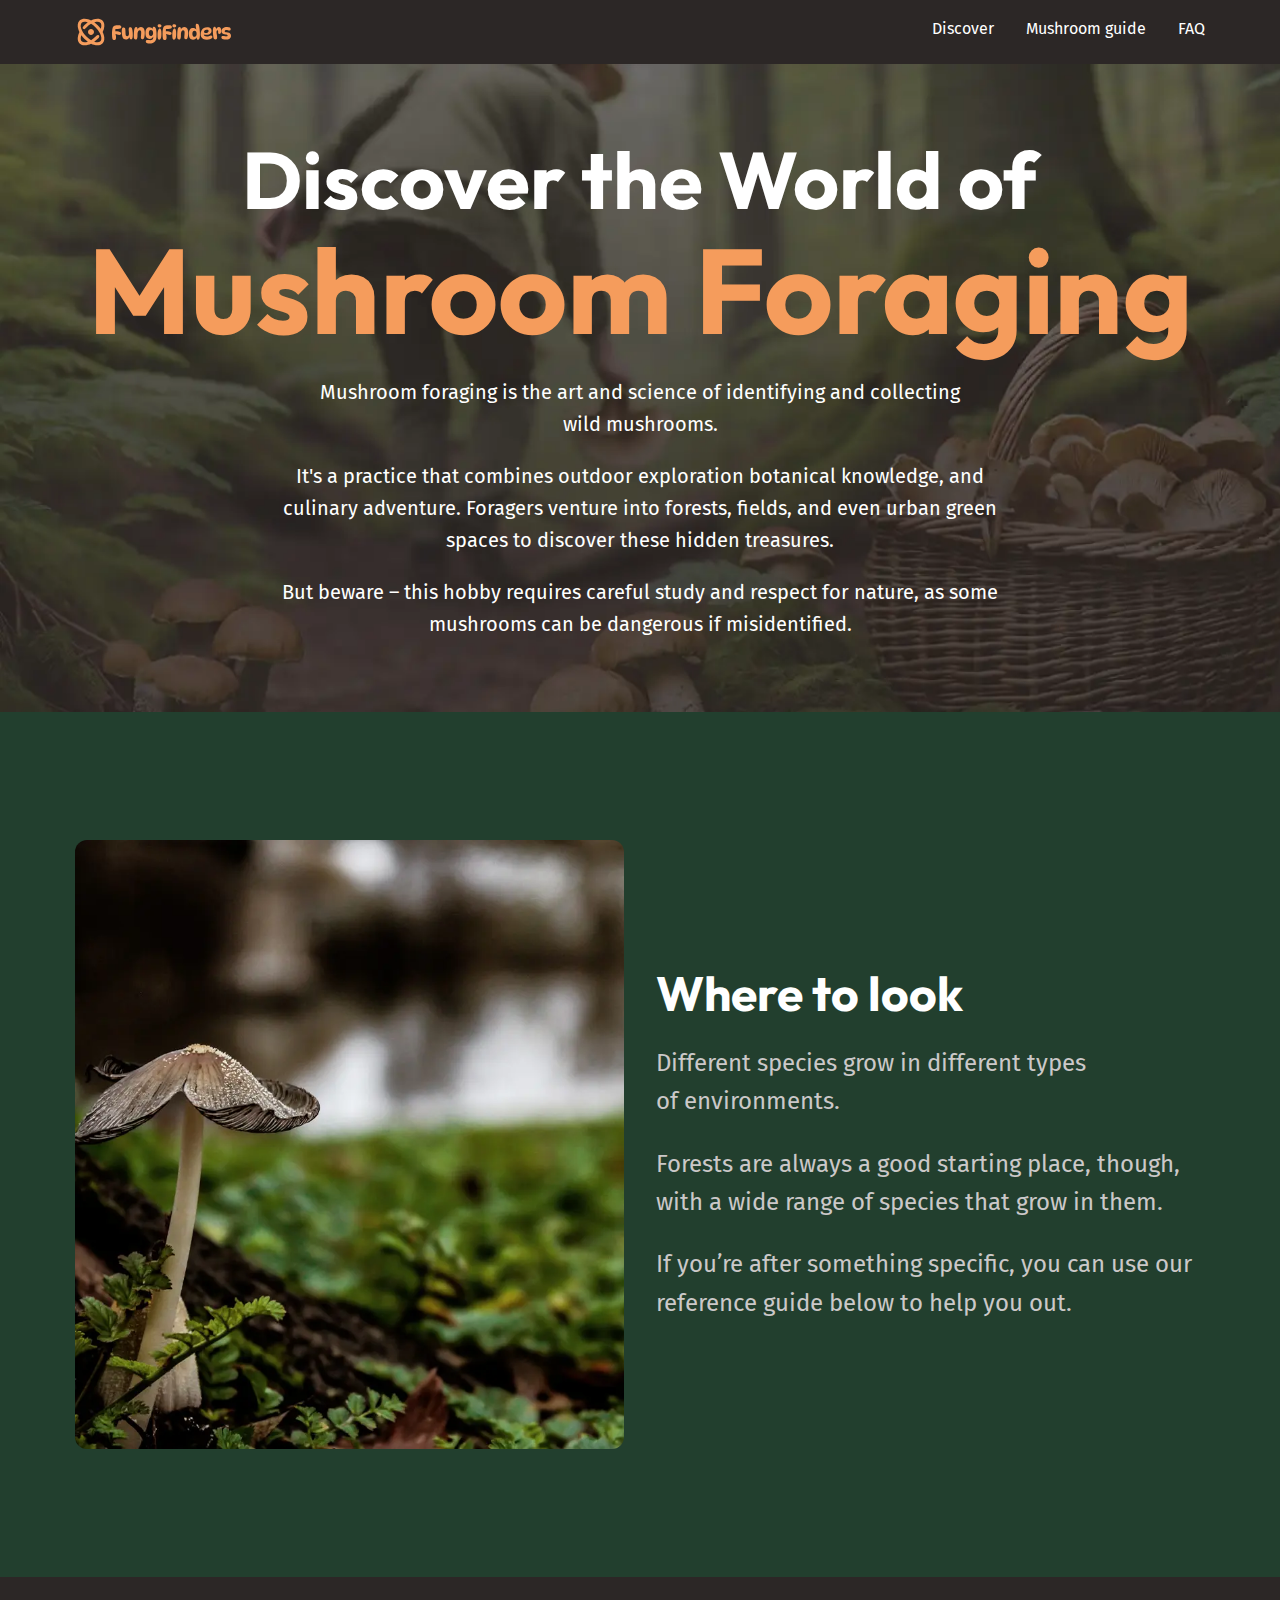
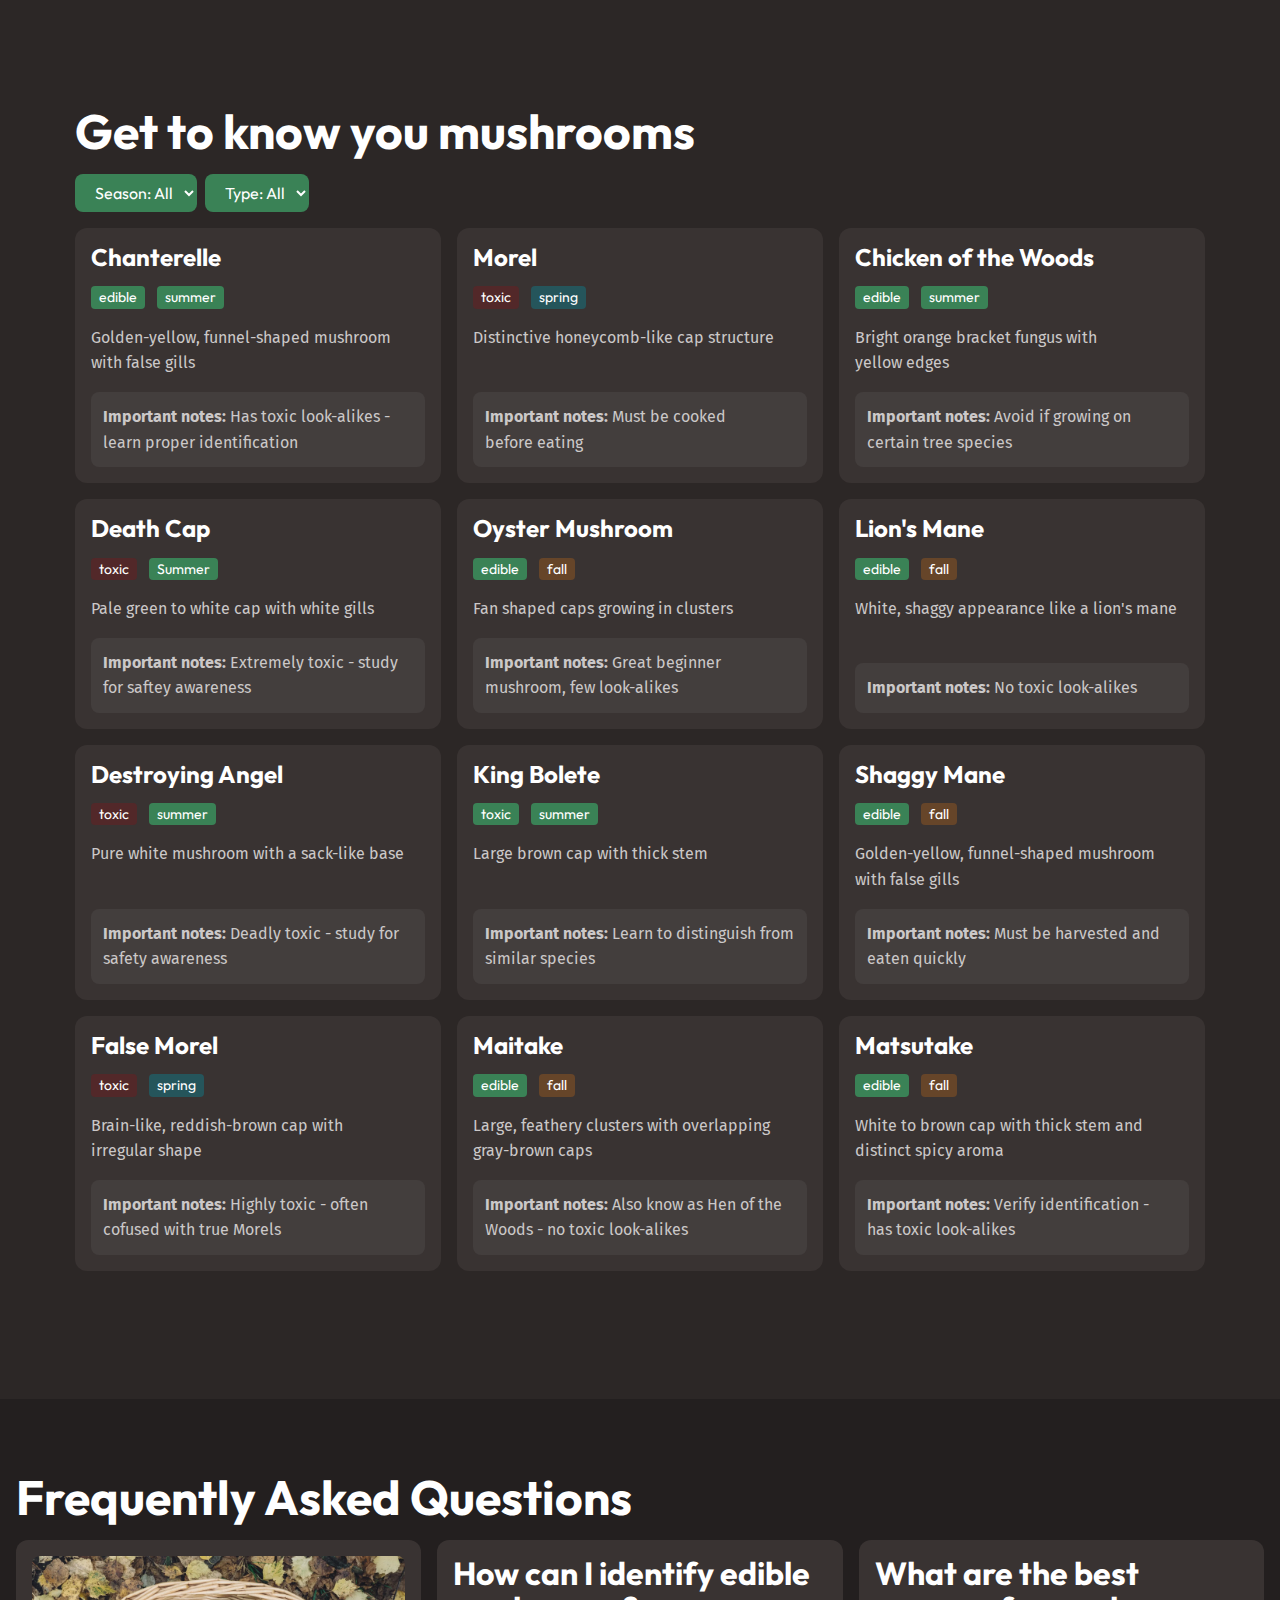
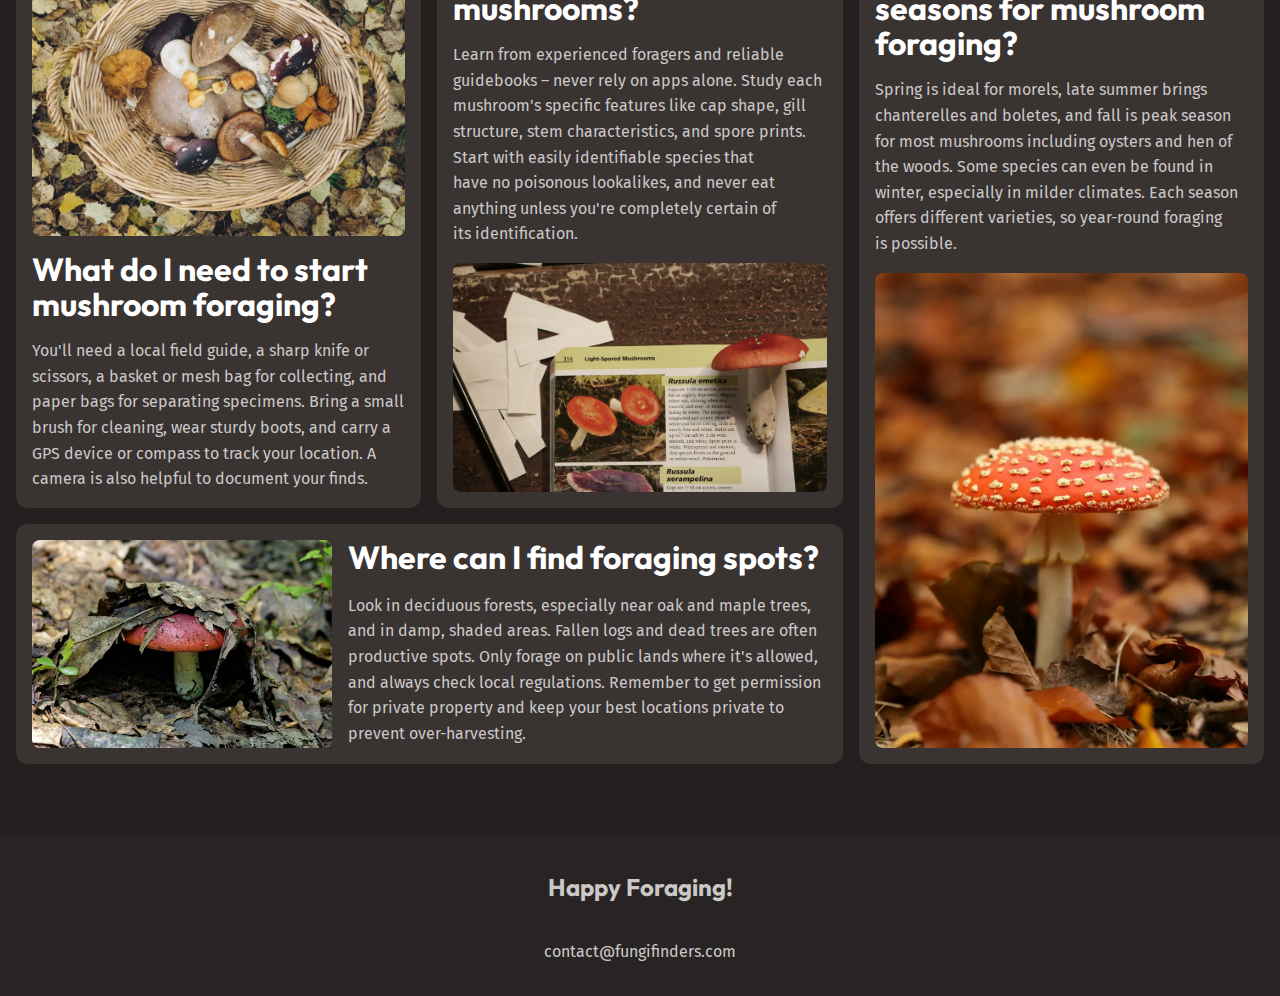
==== mushroom-guide.html @ 88295d72 "refactor card__title" ====
<!DOCTYPE html>
<html lang="en">
  <head>
    <meta charset="UTF-8" />
    <meta name="viewport" content="width=device-width, initial-scale=1.0" />
    <title>FungiFindersw</title>
    <link rel="stylesheet" href="styles.css" />
    <link rel="preconnect" href="https://fonts.googleapis.com" />
    <link rel="preconnect" href="https://fonts.gstatic.com" crossorigin />
    <link
      href="https://fonts.googleapis.com/css2?family=Fira+Sans:wght@400;700&family=Outfit:wght@100..900&display=swap"
      rel="stylesheet"
    />
  </head>
  <body>
    <header class="site-header">
      <div class="wrapper" data-type="wide">
        <div class="site-header__inner">
          <a href="/">
            <img
              class="logo"
              src="/assets/fungi-finders.svg"
              alt="company logo"
            />
          </a>

          <nav class="primary-navigation">
            <ul>
              <li><a href="#">Discover</a></li>
              <li><a href="#">Mushroom guide</a></li>
              <li><a href="#">FAQ</a></li>
            </ul>
          </nav>
        </div>
      </div>
    </header>
    <main>
      <section class="hero flow section" data-padding="compact">
        <div class="wrapper">
          <h1 class="hero__title">
            Discover the World of
            <span>Mushroom Foraging</span>
          </h1>
        </div>
        <div class="wrapper" data-width="narrow">
          <div class="flow">
            <p>
              Mushroom foraging is the art and science of identifying and
              collecting wild mushrooms.
            </p>
            <p>
              It's a practice that combines outdoor exploration botanical
              knowledge, and culinary adventure. Foragers venture into forests,
              fields, and even urban green spaces to discover these hidden
              treasures.
            </p>
            <p>
              But beware – this hobby requires careful study and respect for
              nature, as some mushrooms can be dangerous if misidentified.
            </p>
          </div>
        </div>
      </section>

      <section class="background-accent section">
        <div class="wrapper">
          <div
            class="equal-columns"
            data-vertical-alignment="centered"
            data-gap="large"
          >
            <div>
              <img
                src="/assets/where-to-look.webp"
                alt="A closeup of a mushroom growing on a lush forest floor"
              />
            </div>

            <div class="flow font-size-lg">
              <h2 class="section-title">Where to look</h2>
              <p>Different species grow in different types of environments.</p>
              <p>
                Forests are always a good starting place, though, with a wide
                range of species that grow in them.
              </p>
              <p>
                If you’re after something specific, you can use our reference
                guide below to help you out.
              </p>
            </div>
          </div>
        </div>
      </section>

      <section class="section mushroom-guide">
        <div class="wrapper flow">
          <h2 class="section-title">Get to know you mushrooms</h2>

          <div class="flex-group">
            <select name="season" id="season">
              <option value="all">Season: All</option>
              <option value="spring">Spring</option>
              <option value="summer">Summer</option>
              <option value="fall">Fall</option>
            </select>
            <select name="edible" id="edible">
              <option value="all">Type: All</option>
              <option value="edible">Edible</option>
              <option value="Toxic">Toxic</option>
            </select>
          </div>

          <div class="grid-auto-fill">
            <div class="card">
              <h3 class="card__title">Chanterelle</h3>
              <ul
                class="tag-list"
                role="list"
                aria-label="Mushroom characteristics"
              >
                <li data-edible="edible">
                  <span class="visually-hidden"> This mushroom is </span>edible
                </li>
                <li data-season="summer">
                  <span class="visually-hidden"
                    >You can harvest this mushroom in the </span
                  >summer
                </li>
              </ul>

              <p>Golden-yellow, funnel-shaped mushroom with false gills</p>
              <p class="card__note">
                <strong>Important notes:</strong> Has toxic look-alikes - learn
                proper identification
              </p>
            </div>
            <div class="card">
              <h3 class="card__title">Morel</h3>
              <ul
                class="tag-list"
                role="list"
                aria-label="Mushroom characteristics"
              >
                <li data-edible="toxic">
                  <span class="visually-hidden"> This mushroom is </span>toxic
                </li>
                <li data-season="spring">
                  <span class="visually-hidden"
                    >You can harvest this mushroom in the </span
                  >spring
                </li>
              </ul>
              <p>Distinctive honeycomb-like cap structure</p>
              <p class="card__note">
                <strong>Important notes:</strong> Must be cooked before eating
              </p>
            </div>

            <div class="card">
              <h3 class="card__title">Chicken of the Woods</h3>
              <ul
                class="tag-list"
                role="list"
                aria-label="Mushroom characteristics"
              >
                <li data-edible="edible">
                  <span class="visually-hidden"> This mushroom is </span>edible
                </li>
                <li data-season="summer">
                  <span class="visually-hidden"
                    >You can harvest this mushroom in the </span
                  >summer
                </li>
              </ul>
              <p>Bright orange bracket fungus with yellow edges</p>
              <p class="card__note">
                <strong>Important notes:</strong> Avoid if growing on certain
                tree species
              </p>
            </div>

            <div class="card">
              <h3 class="card__title">Death Cap</h3>
              <ul
                class="tag-list"
                role="list"
                aria-label="Mushroom characteristics"
              >
                <li data-edible="toxic">
                  <span class="visually-hidden"> This mushroom is </span>toxic
                </li>
                <li data-season="summer">
                  <span class="visually-hidden"
                    >You can harvest this mushroom in the </span
                  >Summer
                </li>
              </ul>
              <p>Pale green to white cap with white gills</p>
              <p class="card__note">
                <strong>Important notes:</strong> Extremely toxic - study for
                saftey awareness
              </p>
            </div>

            <div class="card">
              <h3 class="card__title">Oyster Mushroom</h3>
              <ul
                class="tag-list"
                role="list"
                aria-label="Mushroom characteristics"
              >
                <li data-edible="edible">
                  <span class="visually-hidden"> This mushroom is </span>edible
                </li>
                <li data-season="fall">
                  <span class="visually-hidden"
                    >You can harvest this mushroom in the </span
                  >fall
                </li>
              </ul>
              <p>Fan shaped caps growing in clusters</p>
              <p class="card__note">
                <strong>Important notes:</strong> Great beginner mushroom, few
                look-alikes
              </p>
            </div>

            <div class="card">
              <h3 class="card__title">Lion's Mane</h3>
              <ul
                class="tag-list"
                role="list"
                aria-label="Mushroom characteristics"
              >
                <li data-edible="edible">
                  <span class="visually-hidden"> This mushroom is </span>edible
                </li>
                <li data-season="fall">
                  <span class="visually-hidden"
                    >You can harvest this mushroom in the </span
                  >fall
                </li>
              </ul>
              <p>White, shaggy appearance like a lion's mane</p>
              <p class="card__note">
                <strong>Important notes:</strong> No toxic look-alikes
              </p>
            </div>

            <div class="card">
              <h3 class="card__title">Destroying Angel</h3>
              <ul
                class="tag-list"
                role="list"
                aria-label="Mushroom characteristics"
              >
                <li data-edible="toxic">
                  <span class="visually-hidden"> This mushroom is </span>toxic
                </li>
                <li data-season="summer">
                  <span class="visually-hidden"
                    >You can harvest this mushroom in the </span
                  >summer
                </li>
              </ul>
              <p>Pure white mushroom with a sack-like base</p>
              <p class="card__note">
                <strong>Important notes:</strong> Deadly toxic - study for
                safety awareness
              </p>
            </div>

            <div class="card">
              <h3 class="card__title">King Bolete</h3>
              <ul
                class="tag-list"
                role="list"
                aria-label="Mushroom characteristics"
              >
                <li data-edible="edible">
                  <span class="visually-hidden"> This mushroom is </span>toxic
                </li>
                <li data-season="summer">
                  <span class="visually-hidden"
                    >You can harvest this mushroom in the </span
                  >summer
                </li>
              </ul>
              <p>Large brown cap with thick stem</p>
              <p class="card__note">
                <strong>Important notes:</strong> Learn to distinguish from
                similar species
              </p>
            </div>

            <div class="card">
              <h3 class="card__title">Shaggy Mane</h3>
              <ul
                class="tag-list"
                role="list"
                aria-label="Mushroom characteristics"
              >
                <li data-edible="edible">
                  <span class="visually-hidden"> This mushroom is </span>edible
                </li>
                <li data-season="fall">
                  <span class="visually-hidden"
                    >You can harvest this mushroom in the </span
                  >fall
                </li>
              </ul>
              <p>Golden-yellow, funnel-shaped mushroom with false gills</p>
              <p class="card__note">
                <strong>Important notes:</strong> Must be harvested and eaten
                quickly
              </p>
            </div>

            <div class="card">
              <h3 class="card__title">False Morel</h3>
              <ul
                class="tag-list"
                role="list"
                aria-label="Mushroom characteristics"
              >
                <li data-edible="toxic">
                  <span class="visually-hidden"> This mushroom is </span>toxic
                </li>
                <li data-season="spring">
                  <span class="visually-hidden"
                    >You can harvest this mushroom in the </span
                  >spring
                </li>
              </ul>
              <p>Brain-like, reddish-brown cap with irregular shape</p>
              <p class="card__note">
                <strong>Important notes:</strong> Highly toxic - often cofused
                with true Morels
              </p>
            </div>

            <div class="card">
              <h3 class="card__title">Maitake</h3>
              <ul
                class="tag-list"
                role="list"
                aria-label="Mushroom characteristics"
              >
                <li data-edible="edible">
                  <span class="visually-hidden"> This mushroom is </span>edible
                </li>
                <li data-season="fall">
                  <span class="visually-hidden"
                    >You can harvest this mushroom in the </span
                  >fall
                </li>
              </ul>
              <p>Large, feathery clusters with overlapping gray-brown caps</p>
              <p class="card__note">
                <strong>Important notes:</strong> Also know as Hen of the Woods
                - no toxic look-alikes
              </p>
            </div>

            <div class="card">
              <h3 class="card__title">Matsutake</h3>
              <ul
                class="tag-list"
                role="list"
                aria-label="Mushroom characteristics"
              >
                <li data-edible="edible">
                  <span class="visually-hidden"> This mushroom is </span>edible
                </li>
                <li data-season="fall">
                  <span class="visually-hidden"
                    >You can harvest this mushroom in the </span
                  >fall
                </li>
              </ul>
              <p>White to brown cap with thick stem and distinct spicy aroma</p>
              <p class="card__note">
                <strong>Important notes:</strong> Verify identification - has
                toxic look-alikes
              </p>
            </div>
          </div>

          <div class="no-results-message" hidden>
            No cards match these filters
          </div>
        </div>
      </section>

      <!-- FAQ SECTION -->
      <section
        id="faq"
        class="background-extra-dark section"
        data-padding="compact"
      >
        <div class="wrapper flow" data-width="wide">
          <h2 class="section-title">Frequently Asked Questions</h2>
          <div class="faq-bento-grid">
            <div class="card">
              <img
                src="/assets/start-foraging.webp"
                alt="basket full of a variety of wild mushrooms"
              />
              <h3 class="card__title">
                What do I need to start mushroom foraging?
              </h3>
              <p>
                You'll need a local field guide, a sharp knife or scissors, a
                basket or mesh bag for collecting, and paper bags for separating
                specimens. Bring a small brush for cleaning, wear sturdy boots,
                and carry a GPS device or compass to track your location. A
                camera is also helpful to document your finds.
              </p>
            </div>

            <div class="card">
              <img
                src="/assets/identify-mushrooms.webp"
                alt="A wild mushroom on top of a page in a mushroom identification book, giving detailed information about that mushroom"
              />
              <h3 class="card__title">How can I identify edible mushrooms?</h3>
              <p>
                Learn from experienced foragers and reliable guidebooks – never
                rely on apps alone. Study each mushroom's specific features like
                cap shape, gill structure, stem characteristics, and spore
                prints. Start with easily identifiable species that have no
                poisonous lookalikes, and never eat anything unless you're
                completely certain of its identification.
              </p>
            </div>

            <div class="card">
              <img
                src="/assets/where-to-find.webp"
                alt="A mushroom under a pile of leaves, with only one side of it visible"
              />
              <h3 class="card__title">Where can I find foraging spots?</h3>
              <p>
                Look in deciduous forests, especially near oak and maple trees,
                and in damp, shaded areas. Fallen logs and dead trees are often
                productive spots. Only forage on public lands where it's
                allowed, and always check local regulations. Remember to get
                permission for private property and keep your best locations
                private to prevent over-harvesting.
              </p>
            </div>

            <div class="card">
              <img
                src="/assets/best-seasons.webp"
                alt="A white stemmed mushroom, with a bright orange cap with white spots"
              />
              <h3 class="card__title">
                What are the best seasons for mushroom foraging?
              </h3>
              <p>
                Spring is ideal for morels, late summer brings chanterelles and
                boletes, and fall is peak season for most mushrooms including
                oysters and hen of the woods. Some species can even be found in
                winter, especially in milder climates. Each season offers
                different varieties, so year-round foraging is possible.
              </p>
            </div>
          </div>
        </div>
      </section>
    </main>

    <footer class="site-footer">
      <p class="site-footer__title">Happy Foraging!</p>
      <a href="mailto:contact@fungifinders.com">contact@fungifinders.com</a>
    </footer>
  </body>
</html>
---- styles.css ----
/* FONTS */

/* @font-face {
  font-family: 'Outfit';
  font-weight: 100;
  src: url('/assets/fonts/Outfit-Regular.woff2') format('woff2'),
    url('/assets/fonts/Outfit-Regular.woff') format('woff');
}

@font-face {
  font-family: 'Outfit';
  font-weight: 900;
  src: url('/assets/fonts/Outfit-ExtraBold.woff2') format('woff2'),
    url('/assets/fonts/Outfit-ExtraBold.woff') format('woff');
}

@font-face {
  font-family: 'Fira Sans';
  font-weight: 400;
  src: url('/assets/fonts/FiraSans-Regular.woff2') format('woff2'),
    url('/assets/fonts/FiraSans-Regular.woff') format('woff');
}

@font-face {
  font-family: 'Firs Sans';
  font-weight: 700;
  src: url('/assets/fonts/FiraSans-Bold.woff2') format('woff2'),
    url('/assets/fonts/FiraSans-Bold.woff') format('woff');
} */

/* CSS RESET */

@layer reset {
  *,
  *::before,
  *::after {
    box-sizing: border-box;
  }

  html {
    -mox-text-size-adjust: none;
    -webkit-text-size-adjust: none;
    text-size-adjust: none;
  }

  body,
  h1,
  h2,
  h3,
  h4,
  p,
  figure,
  blockquote,
  dl,
  dd {
    margin: 0;
  }

  [role='list'] {
    list-style: none;
    margin: 0;
    padding: 0;
  }

  body {
    min-block-size: 100vh;
    line-height: 1.6;
  }

  h1,
  h2,
  h3,
  button,
  input,
  label {
    line-height: 1.1;
  }

  p,
  li {
    text-wrap: pretty;
  }

  img,
  picture {
    max-inline-size: 100%;
    display: block;
  }

  input,
  button,
  textarea,
  select {
    font: inherit;
  }
}

/* CUSTOM PROPERTIES */

@layer base {
  :root {
    /* COLORS */
    --clr-white: hsl(0, 0%, 100%);
    --clr-gray-100: hsl(0, 2%, 79%);
    --clr-brand-400: hsl(25, 88%, 75%);
    --clr-brand-500: hsl(25, 88%, 66%);
    --clr-green-400: hsl(143, 19%, 49%);
    --clr-green-500: hsl(143, 38%, 37%);
    --clr-green-600: hsl(145, 29%, 19%);
    --clr-brown-500: hsl(10, 5%, 25%);
    --clr-brown-600: hsl(9, 7%, 21%);
    --clr-brown-700: hsl(9, 8%, 16%);
    --clr-brown-800: hsl(0, 6%, 15%);
    --clr-brown-900: hsl(0, 6%, 13%);

    --clr-orange-500: hsl(28, 43%, 28%);
    --clr-red-500: hsl(359, 34%, 24%);
    --clr-teal-500: hsl(186, 42%, 25%);

    /* FONTS & SIZE */

    --ff-heading: 'Outfit', sans-serif;
    --ff-body: 'Fira Sans', sans-serif;

    --fs-300: 0.875rem;
    --fs-400: 1rem;
    --fs-500: 1.125rem;
    --fs-600: 1.25rem;
    --fs-700: 1.5rem;
    --fs-800: 2rem;
    --fs-900: 3.75rem;
    --fs-1000: 3.75rem;

    /* LARGE SCREENS FONT SIZES */

    @media (width > 47.5rem) {
      --fs-300: 0.875rem;
      --fs-400: 1rem;
      --fs-500: 1.25rem;
      --fs-600: 1.5rem;
      --fs-700: 2rem;
      --fs-800: 3rem;
      --fs-900: 5rem;
      --fs-1000: 7.5rem;
    }
  }
}

/* PRIMITIVES */

:root {
  --text-main: var(--clr-gray-100);
  --text-high-contrast: var(--clr-white);
  --text-brand: var(--clr-brand-500);
  --text-brand-light: var(--clr-brand-400);

  --background-accent-light: var(--clr-green-400);
  --background-accent-main: var(--clr-green-500);
  --backgrouind-accent-dark: var(--clr-green-600);

  --background-extra-light: var(--clr-brown-500);
  --background-light: var(--clr-brown-600);
  --background-main: var(--clr-brown-700);
  --background-dark: var(--clr-brown-800);
  --background-extra-dark: var(--clr-brown-900);

  --font-size-heading-sm: var(--fs-700);
  --font-size-heading-reg: var(--fs-800);
  --font-size-heading-lg: var(--fs-900);
  --font-size-heading-xl: var(--fs-1000);

  --font-size-sm: var(--fs-300);
  --font-size-reg: var(--fs-400);
  --font-size-md: var(--fs-500);
  --font-size-lg: var(--fs-600);

  --border-radius-1: 0.25rem;
  --border-radius-2: 0.5rem;
  --border-radius-3: 0.75rem;
}

@layer base {
  body {
    font-family: var(--ff-body);
    font-size: var(--font-size-reg);
    color: var(--text-main);
    background-color: var(--background-main);
  }

  h1,
  h2,
  h3,
  h4 {
    font-family: var(--ff-heading);
    font-weight: 700;
    color: var(--text-high-contrast);
  }

  a {
    color: var(--text-high-contrast);
  }

  a:hover,
  a:focus-visible {
    color: var(--text-brand-light);
  }

  img {
    border-radius: var(--border-radius-3);
  }
}

@layer layout {
  .flex-group {
    display: flex;
    flex-wrap: wrap;
    gap: var(--flex-group-gap, 0.5rem);
  }
  .flow > * + * {
    margin-block-start: var(--flow-space, 1em);
  }
  .grid-flow {
    display: grid;
    gap: var(--grid-flow-space, 1rem);

    align-content: start;
    justify-items: start;
  }

  .wrapper {
    --wrapper-max-width: 1130px;
    --wrapper-padding: 1rem;

    max-width: var(--wrapper-max-width);
    margin-inline: auto;
    padding-inline: var(--wrapper-padding);

    /* helps to match the Figma file */
    box-sizing: content-box;
  }

  .wrapper[data-width='narrow'] {
    --wrapper-max-width: 720px;
  }

  .wrapper[data-width='wide'] {
    --wrapper-max-width: 1330px;
  }

  .section {
    padding-block: 3.75rem;

    @media (min-width: 760px) {
      padding-block: 8rem;

      &[data-padding='compact'] {
        padding-block: 4.5rem;
      }
    }

    .grid-auto-fill {
      --min-column-size: 275px;
      display: grid;
      gap: 1rem;
      grid-template-columns: repeat(
        auto-fill,
        minmax(min(var(--min-column-size), 100%), 1fr)
      );
    }
  }

  .equal-columns {
    display: grid;
    gap: var(--equal-columns-gap, 1rem);
    align-items: var(--column-layout-alignment, start);

    &[data-gap='large'] {
      gap: 2rem;
    }

    &[data-vertical-alignment='centered'] {
      --column-layout-alignment: center;
    }

    &[data-vertical-alignment='bottom'] {
      --column-layout-alignment: end;
    }

    @media (width > 760px) {
      grid-auto-flow: column;
      grid-auto-columns: 1fr;
    }
  }
}

@layer components {
  .site-header {
    padding-block: 1rem;
  }

  .site-header__inner {
    display: flex;
    flex-wrap: wrap;
    gap: 0.5rem 2rem;
    justify-content: space-between;
  }

  .primary-navigation {
    ul {
      list-style: none;
      margin: 0;
      padding: 0;
      display: flex;
      flex-wrap: wrap;
      gap: 0.5rem 2rem;
    }

    a {
      text-decoration: none;
    }
  }

  .site-footer {
    background-color: var(--background-dark);
    padding-block: 2rem;
    text-align: center;

    display: grid;
    gap: 2rem;

    a {
      text-decoration: none;
      color: var(--text-main);

      &:hover,
      &:focus-visible {
        color: var(--text-brand-light);
      }
    }
  }

  .site-footer__title {
    font-size: var(--font-size-lg);
    font-family: var(--ff-heading);
    font-weight: 700;
  }

  .hero {
    text-align: center;
    background-image: url('/assets/hero.webp');
    background-size: cover;
    font-size: var(--font-size-md);
    color: var(--text-high-contrast);
  }

  .hero__title {
    font-size: var(--font-size-heading-lg);

    > span {
      display: block;
      font-size: var(--font-size-heading-xl);
      color: var(--text-brand);
    }
  }

  .mushroom-guide {
    --card-title-color: var(--text-high-contrast);
    --card-title-font-size: var(--font-size-lg);

    --card-gap: 0.75rem;
  }

  .faq-bento-grid {
    --card-title-color: var(--text-high-contrast);

    display: grid;
    gap: 1rem;
    grid-template-areas:
      'card-one'
      'card-two'
      'card-three'
      'card-four';

    .card:nth-child(1) {
      grid-area: card-one;
    }
    .card:nth-child(2) {
      grid-area: card-two;
    }
    .card:nth-child(3) {
      grid-area: card-three;
    }
    .card:nth-child(4) {
      grid-area: card-four;
    }

    .card > img {
      height: 100%;
      object-fit: cover;
    }

    @media (width > 600px) {
      grid-template-columns: 1fr 1fr;
      grid-template-areas:
        'card-one card-two'
        'card-three card-four';

      .card:nth-child(even) img {
        order: 3;
      }
    }

    @media (width > 900px) {
      grid-template-columns: 1fr 1fr 1fr;

      grid-template-areas:
        'card-one card-two card-four'
        'card-three card-three card-four';

      .card:nth-child(3) {
        display: grid;
        grid-template-columns: 300px 1fr;

        img {
          grid-column: 1;
          grid-row: 1 / 3;
        }
      }
    }
  }

  .card {
    display: flex;
    flex-direction: column;
    gap: 1rem;
    padding: 1rem;
    background-color: var(--background-light);
    border-radius: var(--border-radius-3);

    img {
      border-radius: var(--border-radius-2);
    }
  }

  .card__title {
    color: var(--card-title-color, var(--text-brand));
    font-size: var(--card-title-font-size, var(--font-size-heading-sm));
    /* color: var(--card-title-color);
    font-size: var(--card-title-font-size); */
  }

  .card__note {
    margin-top: auto;
    background-color: var(--background-extra-light);
    padding: 0.75rem;
    border-radius: var(--border-radius-2);
  }

  .button {
    display: inline flex;
    cursor: pointer;
    font-family: var(--ff-heading);
    font-weight: 700;
    /* font-size: var(--font-size-md); */
    text-decoration: none;
    background-color: var(--background-accent-main);
    padding: 0.5rem 1rem;
    border-radius: var(--border-radius-1);
  }

  .button:hover,
  .button:focus-visible {
    background-color: var(--background-accent-light);
    color: var(--text-high-contrast);
  }

  select {
    font-family: var(--ff-heading);
    background-color: var(--background-accent-main);
    color: var(--text-high-contrast);
    padding: 0.5rem 0.5rem 0.5rem 1rem;
    border: 0;
    border-radius: var(--border-radius-2);
  }

  .tag-list {
    display: flex;
    gap: var(--tag-list-gap, 12px);

    > li {
      padding: 0 0.5rem;
      color: var(--text-high-contrast);
      font-family: var(--ff-heading);
      font-size: var(--font-size-sm);
      background-color: var(--tag-background);
      border-radius: var(--border-radius-1);

      &[data-edible='edible'] {
        --tag-background: var(--background-accent-main);
      }
      &[data-edible='toxic'] {
        --tag-background: var(--clr-red-500);
      }
      &[data-season='summer'] {
        --tag-background: var(--background-accent-main);
      }
      &[data-season='fall'] {
        --tag-background: var(--clr-orange-500);
      }
      &[data-season='spring'] {
        --tag-background: var(--clr-teal-500);
      }
    }
  }
}

@layer utilities {
  .text-center {
    text-align: center;
  }
  .text-brand {
    color: var(--text-brand);
  }

  .text-high-contrast {
    color: var(--text-high-contrast);
  }

  .section-title {
    font-size: var(--font-size-heading-reg);
  }

  .background-base {
    background-color: var(--background-main);
  }

  .background-light {
    background-color: var(--background-light);
  }

  .background-extra-light {
    background-color: var(--background-extra-light);
  }

  .background-dark {
    background-color: var(--background-dark);
  }

  .background-extra-dark {
    background-color: var(--background-extra-dark);
  }

  .background-accent {
    background-color: var(--backgrouind-accent-dark);
  }

  .font-size-sm {
    font-size: var(--font-size-sm);
  }
  .font-size-reg {
    font-size: var(--font-size-reg);
  }

  .font-size-md {
    font-size: var(--font-size-md);
  }

  .font-size-lg {
    font-size: var(--font-size-lg);
  }

  .visually-hidden {
    clip: rect(0 0 0 0);
    clip-path: inset(50%);
    height: 1px;
    overflow: hidden;
    position: absolute;
    white-space: nowrap;
    width: 1px;
  }
}
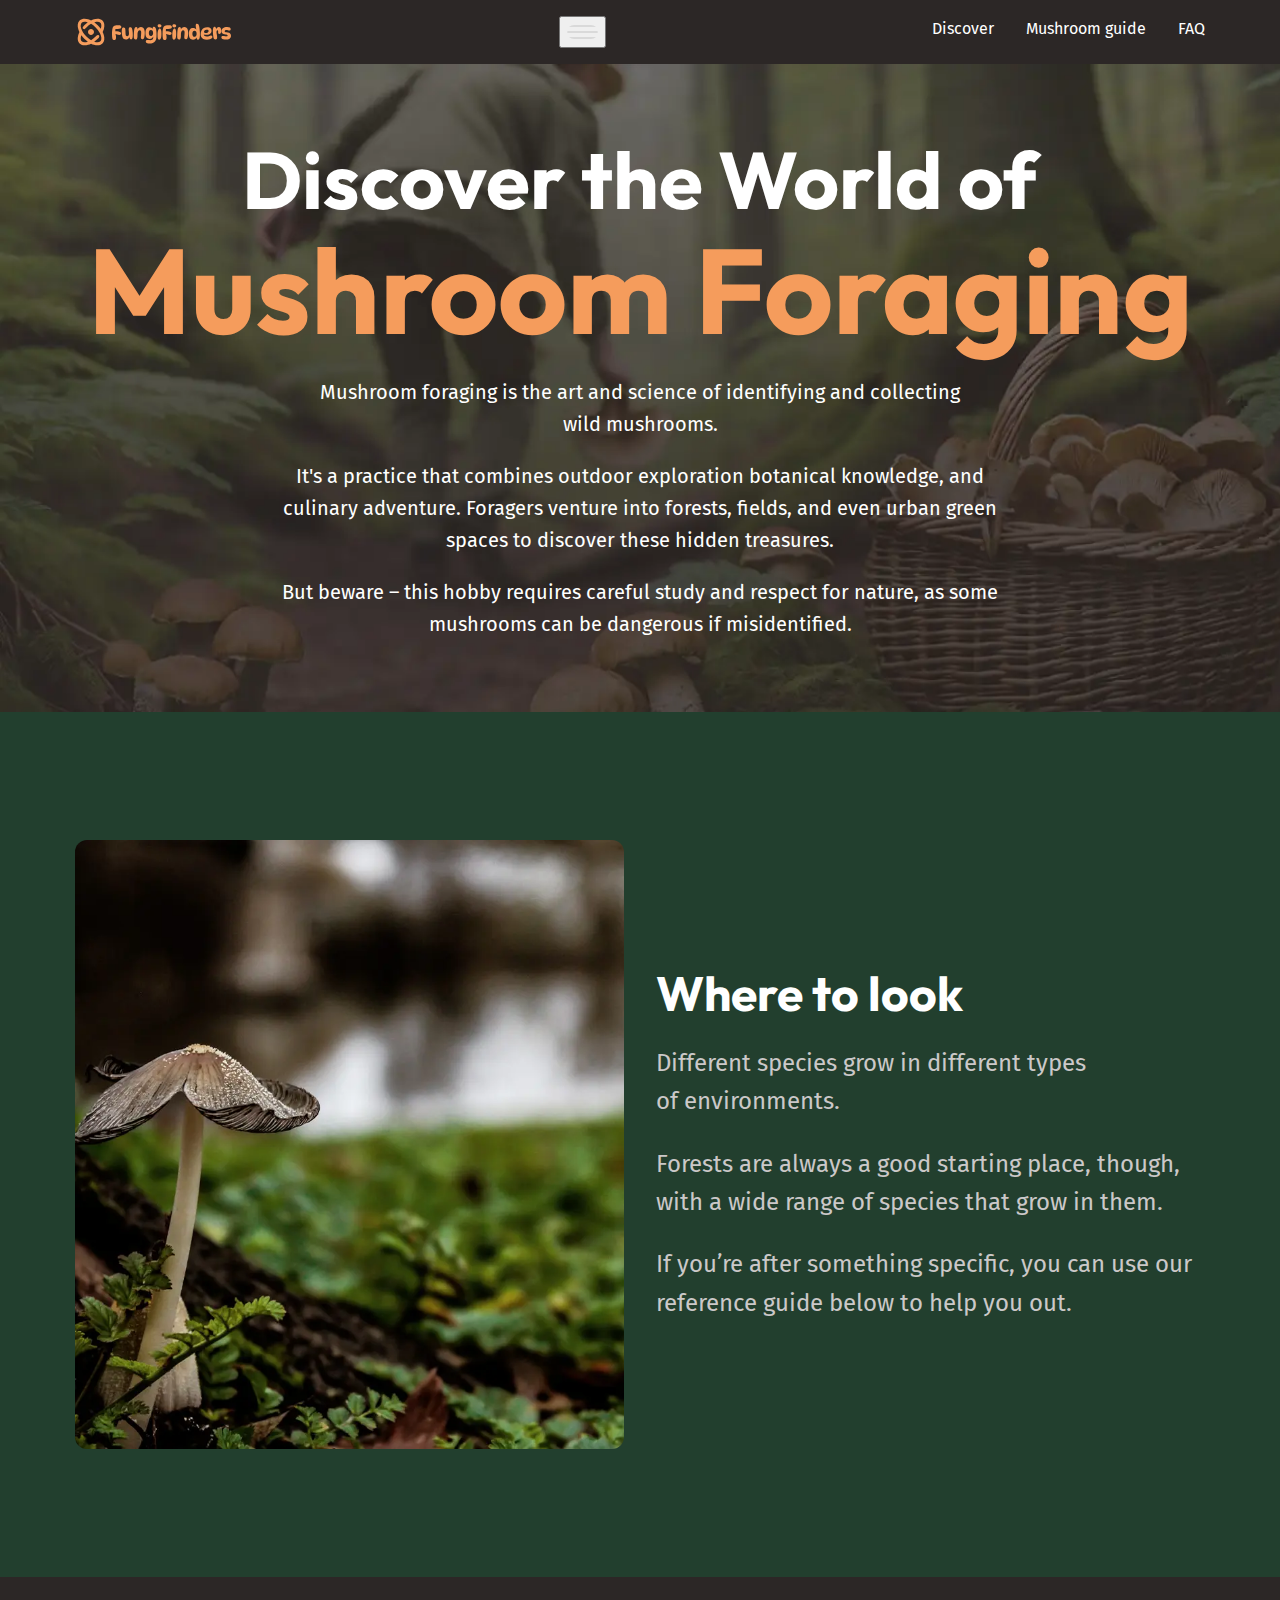
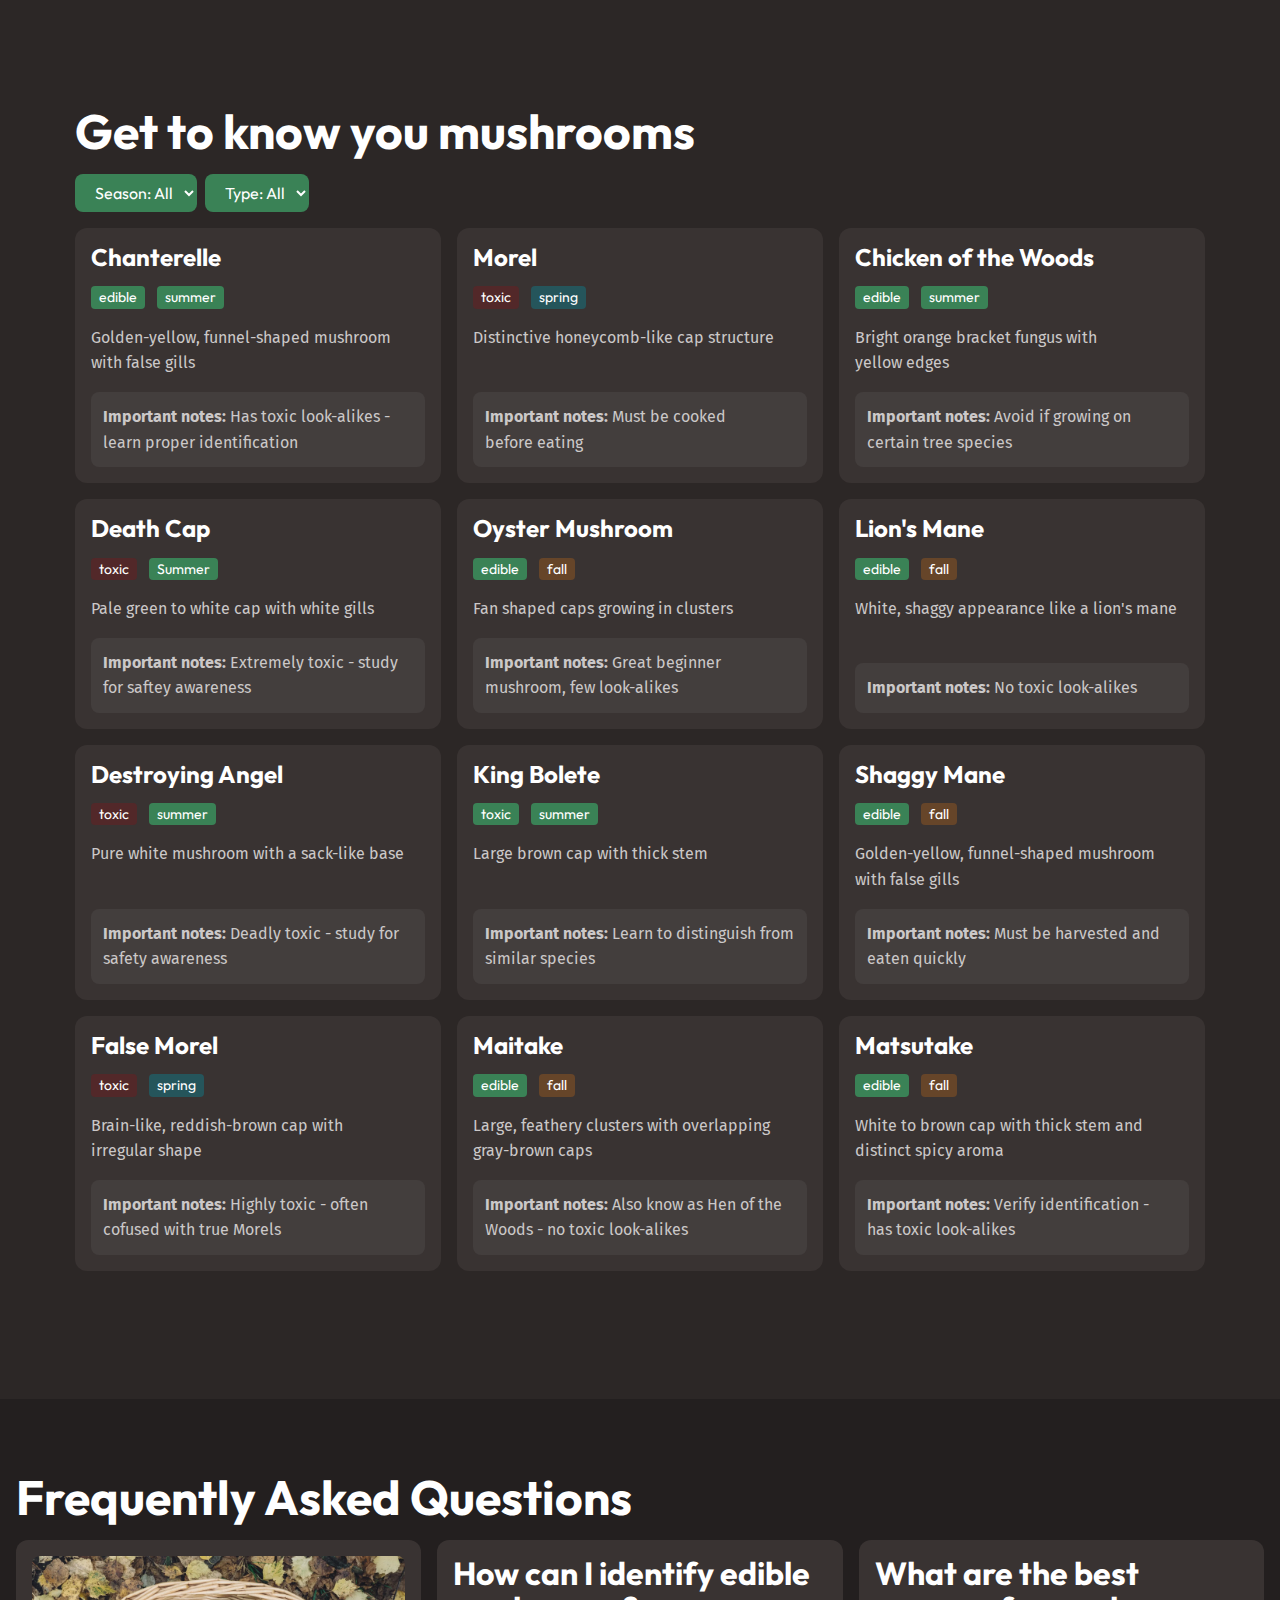
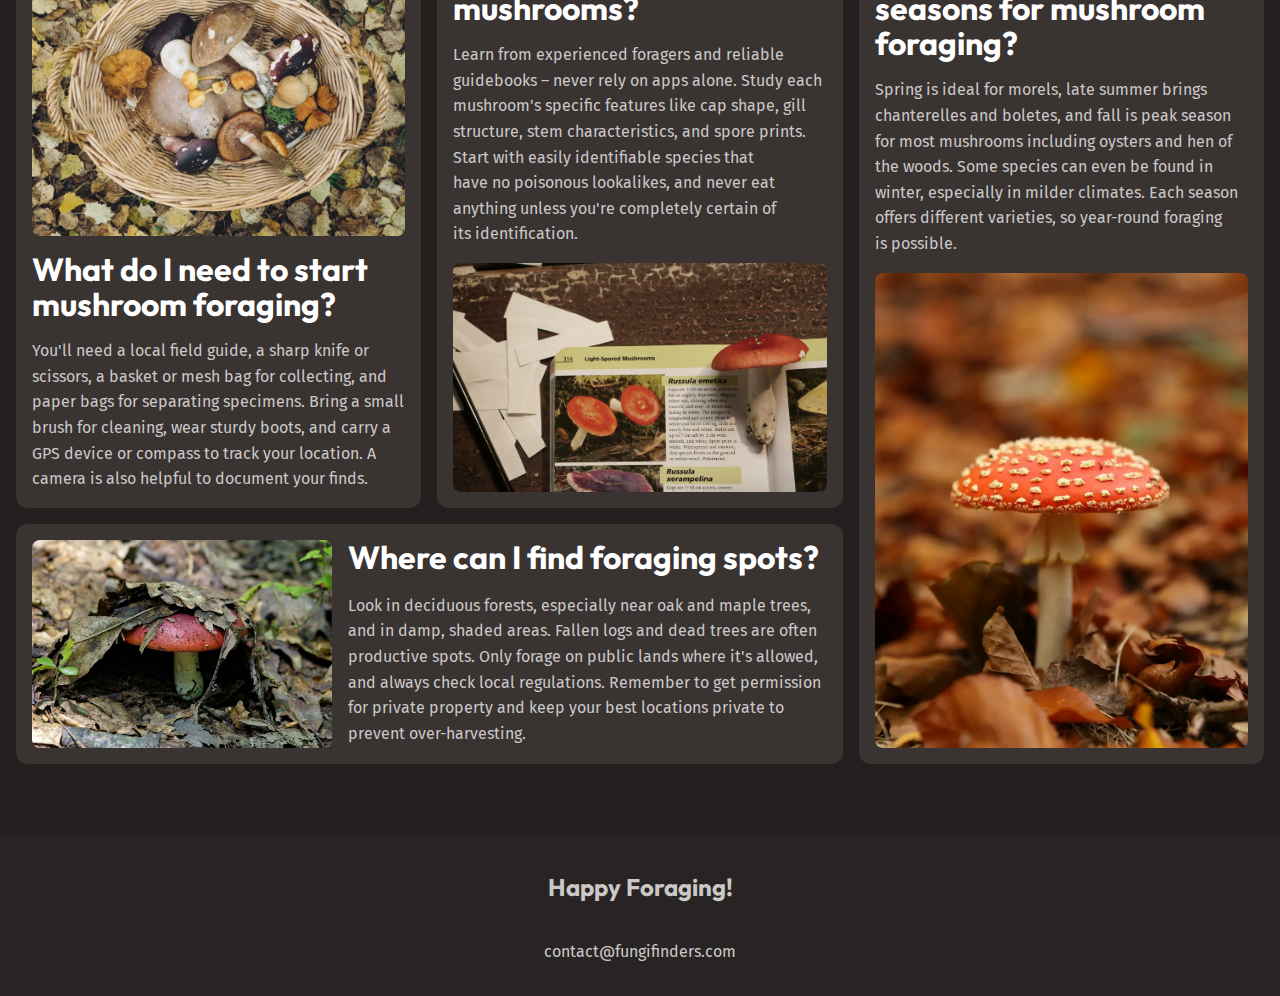
==== commit 1ffc9512: "markup for mobile nav" ====
--- a/mushroom-guide.html
+++ b/mushroom-guide.html
@@ -24,11 +24,20 @@
             />
           </a>
 
+          <button
+            aria-controls="primary-navigation"
+            aria-expanded="false"
+            type="button"
+          >
+            <span class="visually-hidden">Menu</span>
+            <img src="/assets/hamburger.svg" alt="" />
+          </button>
+
           <nav class="primary-navigation">
             <ul>
-              <li><a href="#">Discover</a></li>
-              <li><a href="#">Mushroom guide</a></li>
-              <li><a href="#">FAQ</a></li>
+              <li><a href="/index.html">Discover</a></li>
+              <li><a href="mushroom-guide.html">Mushroom guide</a></li>
+              <li><a href="mushroom-guide.html#faq">FAQ</a></li>
             </ul>
           </nav>
         </div>
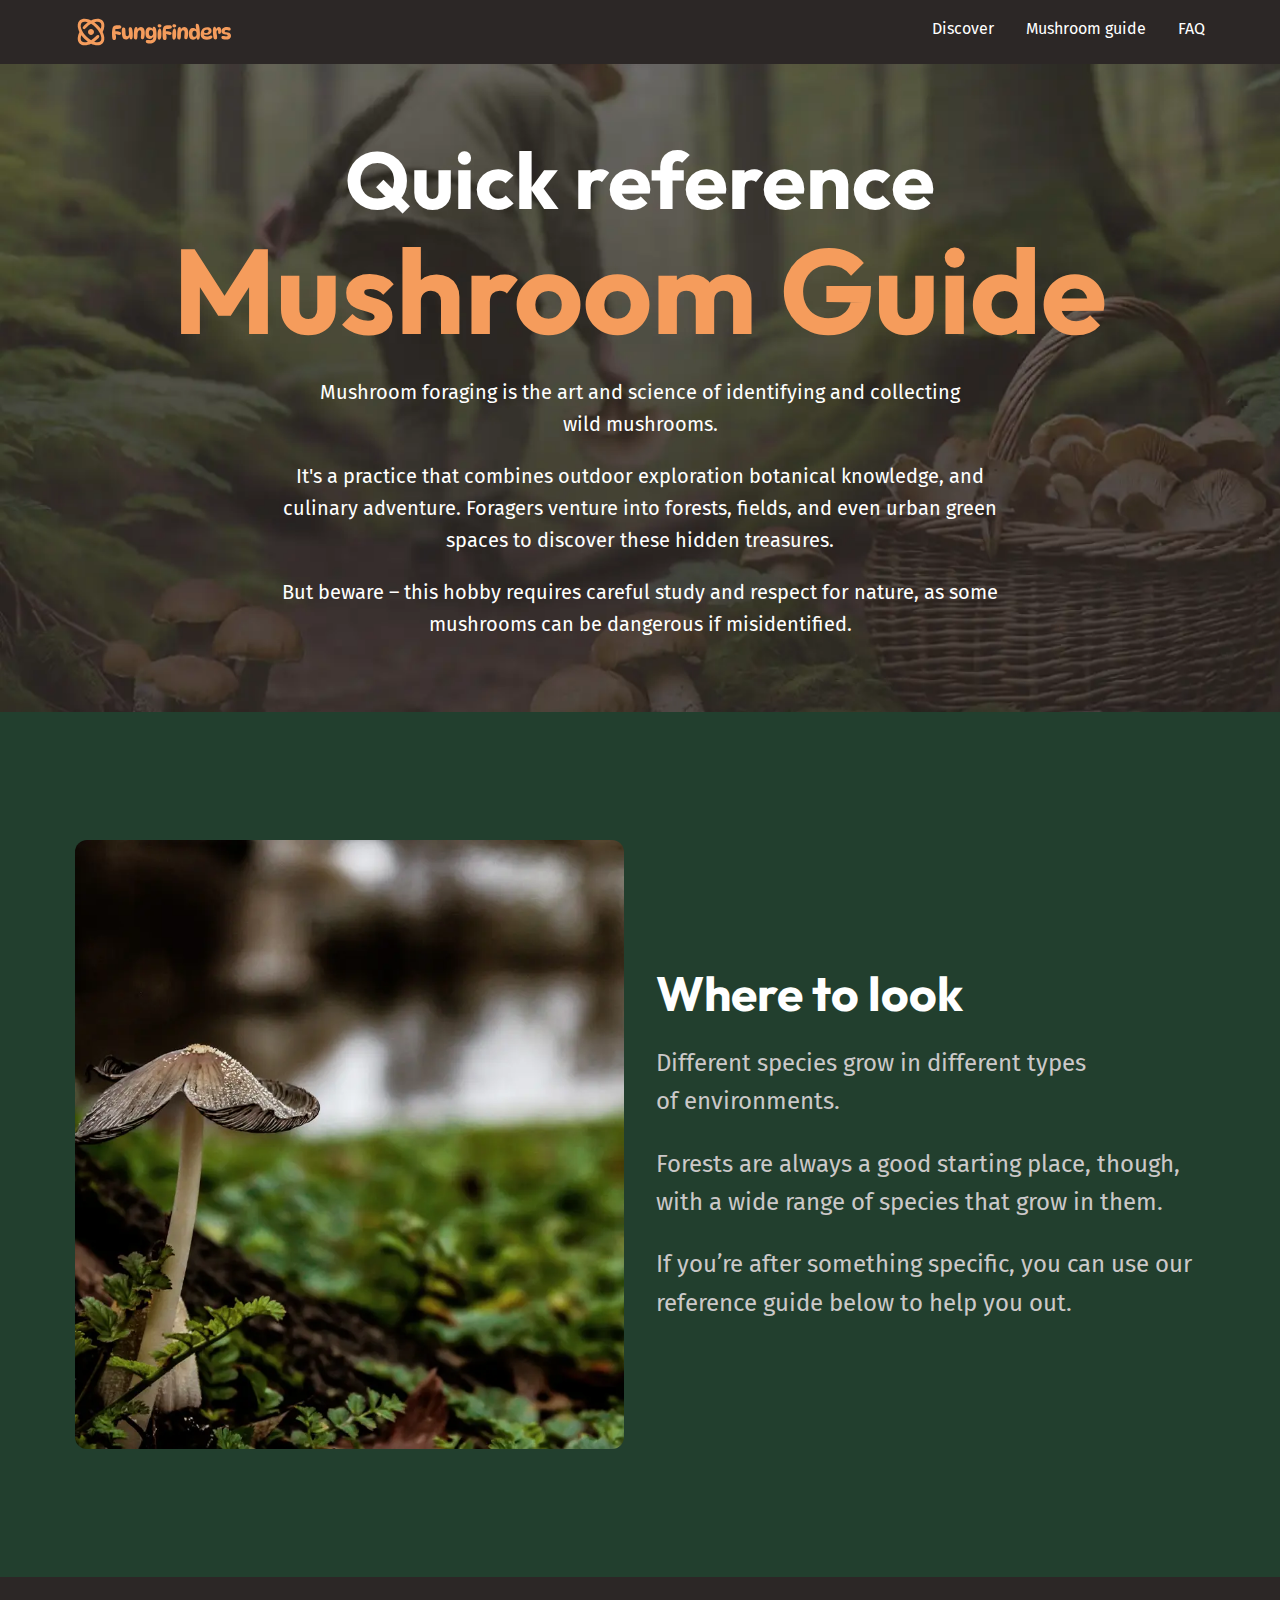
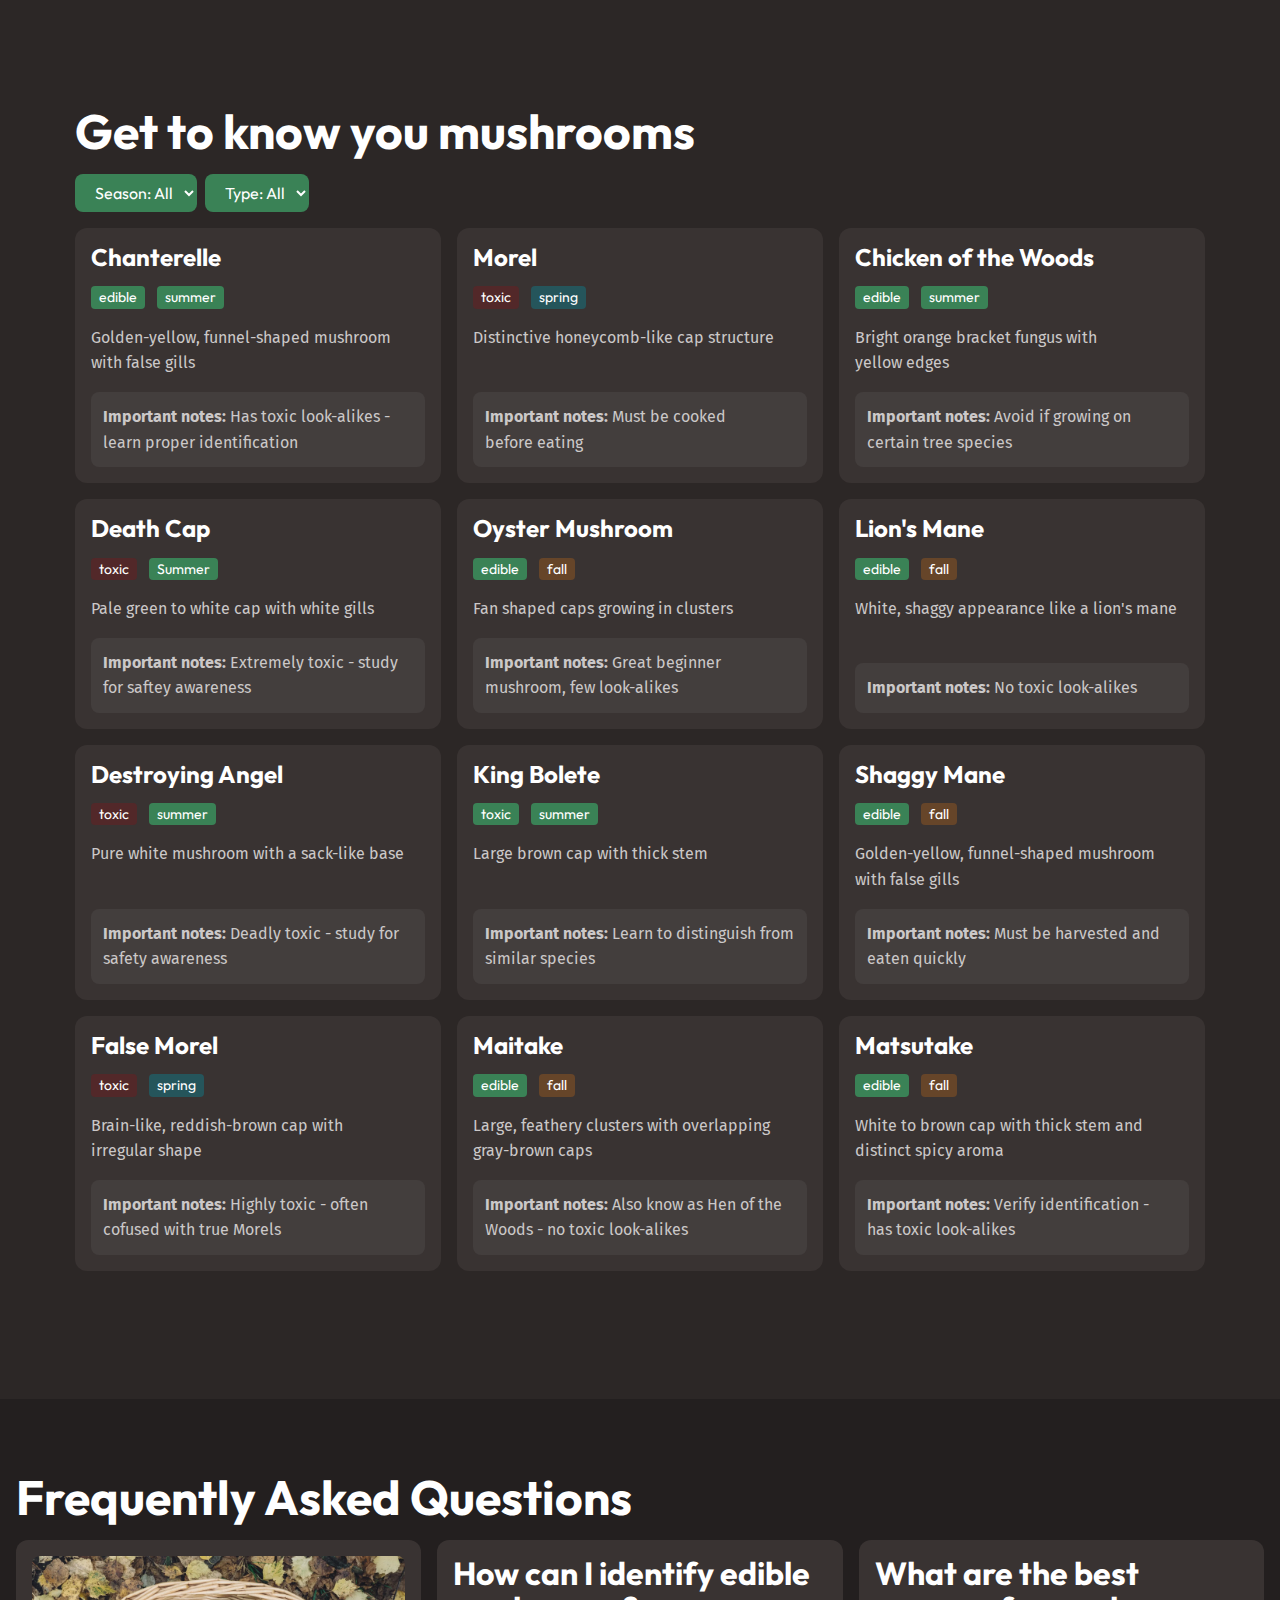
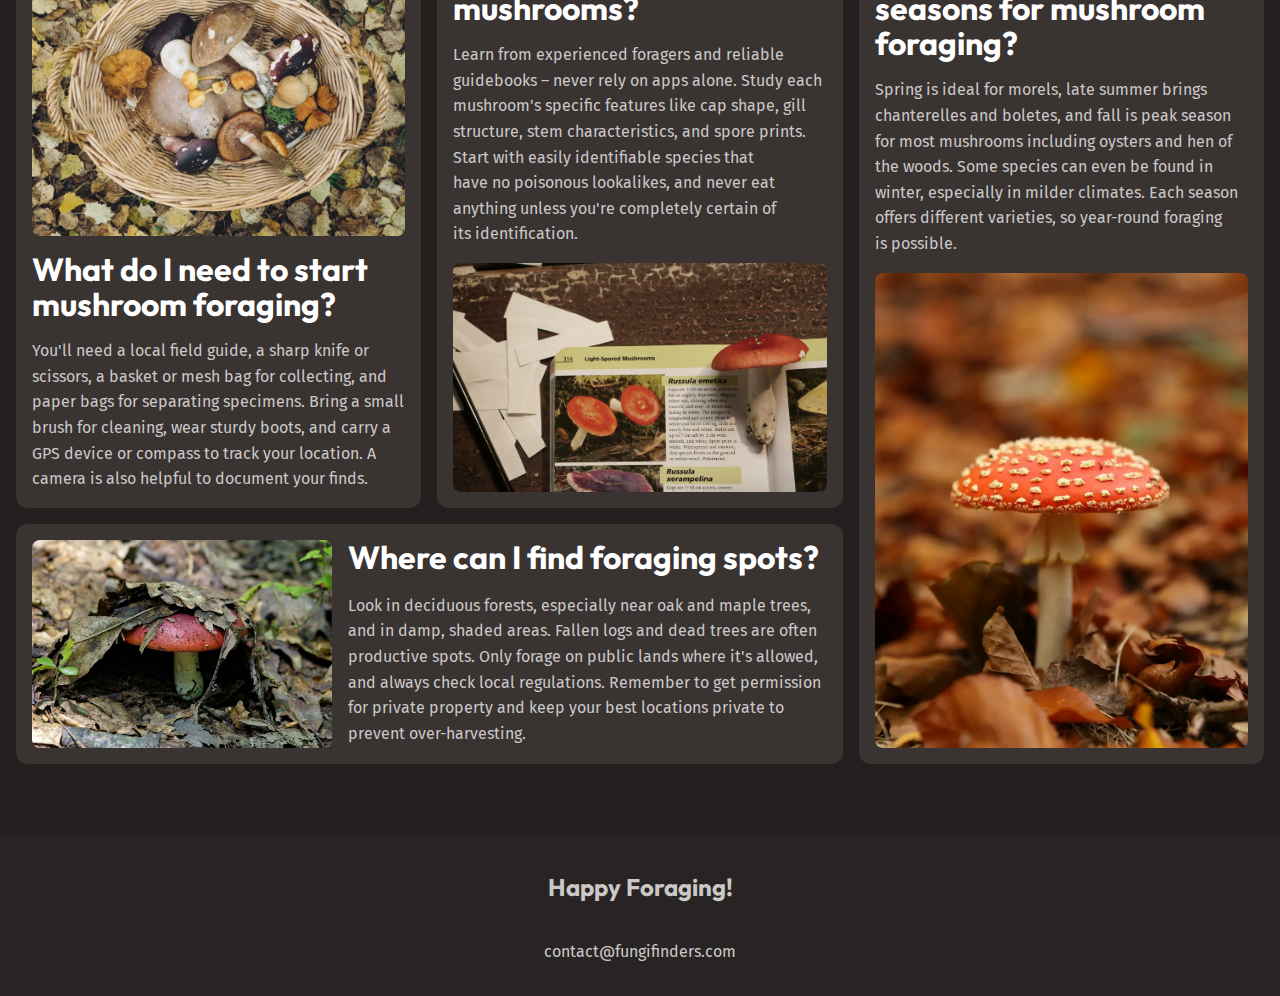
==== commit 419de249: "js for mobile nav and refactor markup" ====
--- a/mushroom-guide.html
+++ b/mushroom-guide.html
@@ -11,6 +11,7 @@
       href="https://fonts.googleapis.com/css2?family=Fira+Sans:wght@400;700&family=Outfit:wght@100..900&display=swap"
       rel="stylesheet"
     />
+    <script src="script.js" defer></script>
   </head>
   <body>
     <header class="site-header">
@@ -47,8 +48,8 @@
       <section class="hero flow section" data-padding="compact">
         <div class="wrapper">
           <h1 class="hero__title">
-            Discover the World of
-            <span>Mushroom Foraging</span>
+            Quick reference
+            <span>Mushroom Guide</span>
           </h1>
         </div>
         <div class="wrapper" data-width="narrow">
--- a/styles.css
+++ b/styles.css
@@ -320,6 +320,93 @@
     }
   }
 
+  [aria-controls='primary-navigation'] {
+    display: none;
+  }
+
+  @media (width < 760px) {
+    [aria-controls='primary-navigation'] {
+      display: block;
+      z-index: 100;
+      background: transparent;
+      border: 0;
+
+      img {
+        border-radius: 0;
+      }
+    }
+
+    .site-header {
+      position: relative;
+    }
+
+    .primary-navigation {
+      display: none;
+      opacity: 0;
+
+      transition: display 1s, opacity 1s;
+      transition-behavior: allow-discrete;
+
+      position: absolute;
+      z-index: 10;
+      top: 0;
+      right: 0;
+      padding: 2rem;
+      border-radius: 0 0 0 var(--border-radius-3);
+      background: var(--background-accent-main);
+
+      ul {
+        flex-direction: column;
+        gap: 0;
+        font-size: var(--fs-700);
+        font-family: var(--ff-heading);
+        font-weight: 700;
+      }
+
+      li {
+        translate: 0;
+        opacity: 1;
+
+        transition: opacity 300ms, translate 875ms;
+        transition-delay: var(--delay, 125ms);
+
+        &:nth-child(2) {
+          --delay: 250ms;
+        }
+
+        &:nth-child(3) {
+          --delay: 325ms;
+        }
+      }
+
+      li + li {
+        margin-top: 1rem;
+        padding-top: 1rem;
+        border-top: 2px solid var(--background-accent-light);
+      }
+    }
+
+    [aria-expanded='true'] ~ .primary-navigation {
+      display: block;
+      opacity: 1;
+
+      @starting-style {
+        display: block;
+        opacity: 0;
+      }
+
+      li {
+        translate: 0;
+        opacity: 1;
+
+        @starting-style {
+          translate: 100%;
+          opacity: 0;
+        }
+      }
+    }
+  }
+
   .site-footer {
     background-color: var(--background-dark);
     padding-block: 2rem;
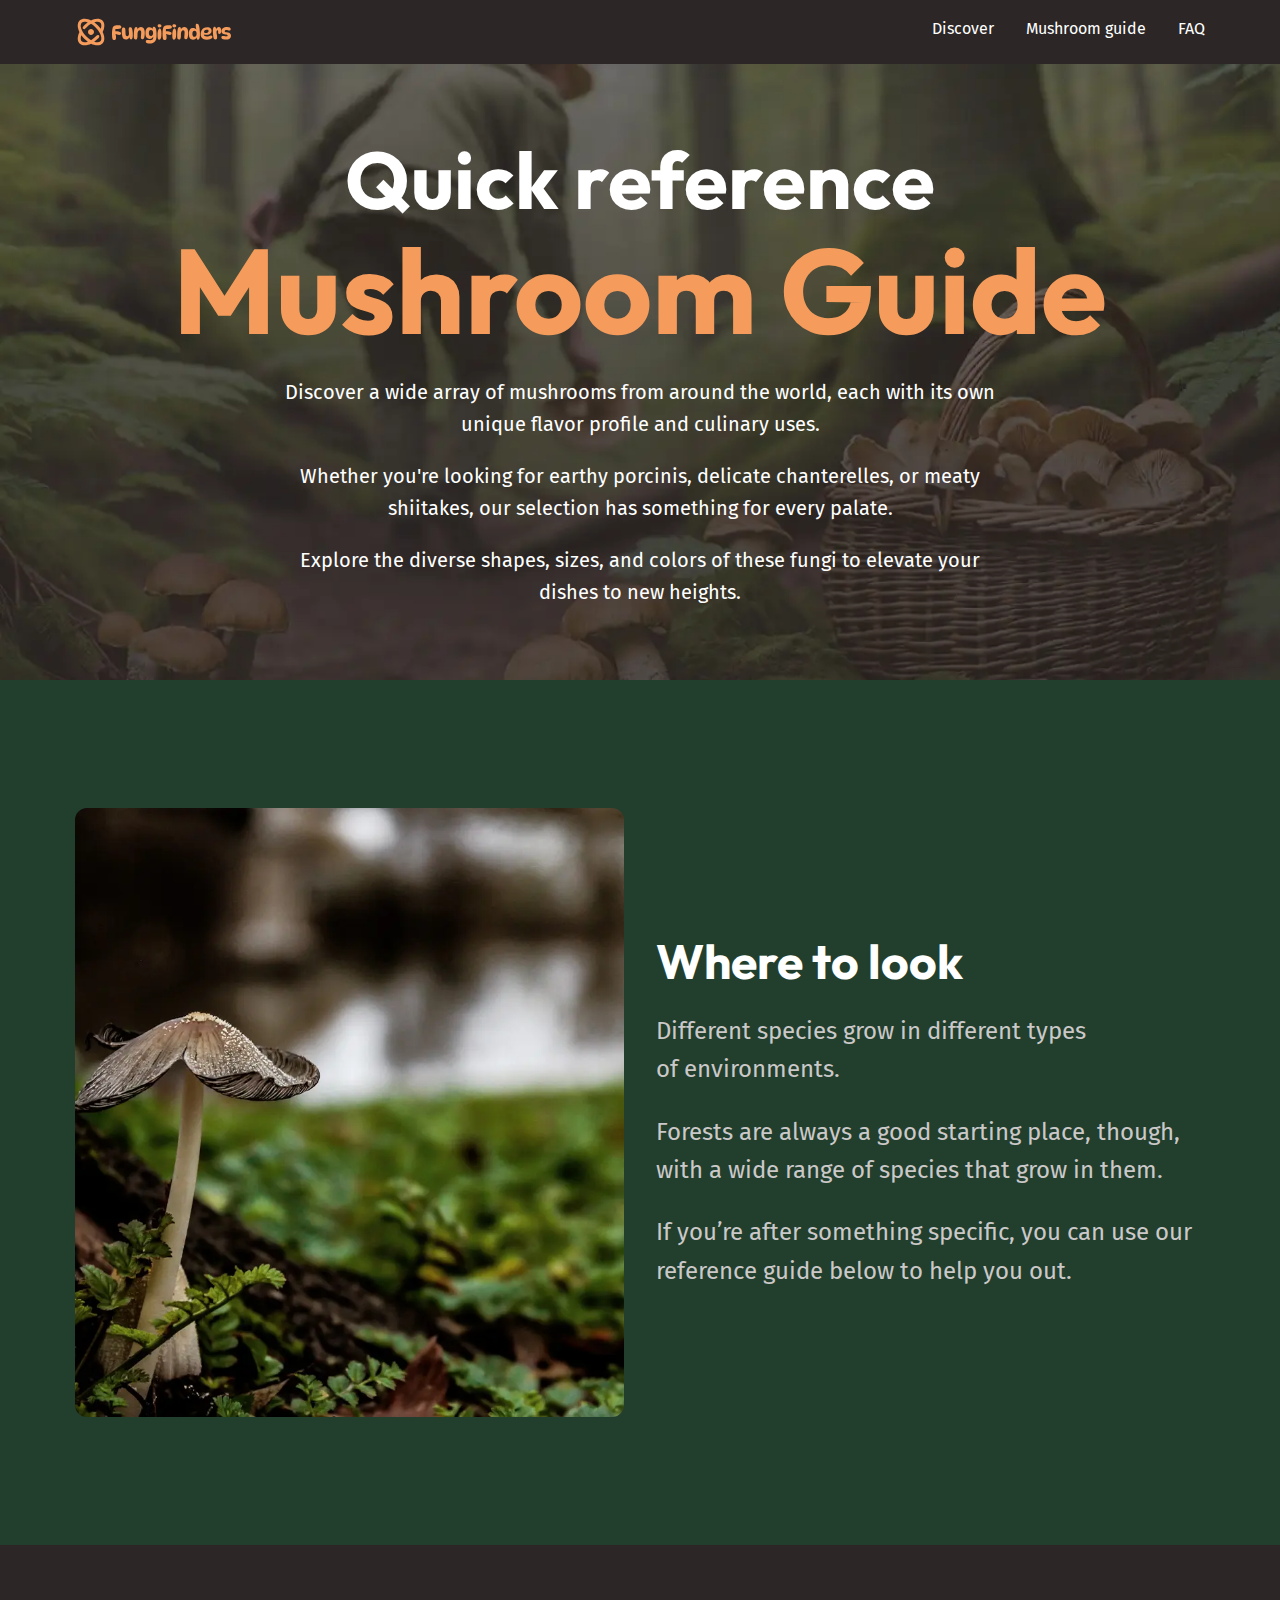
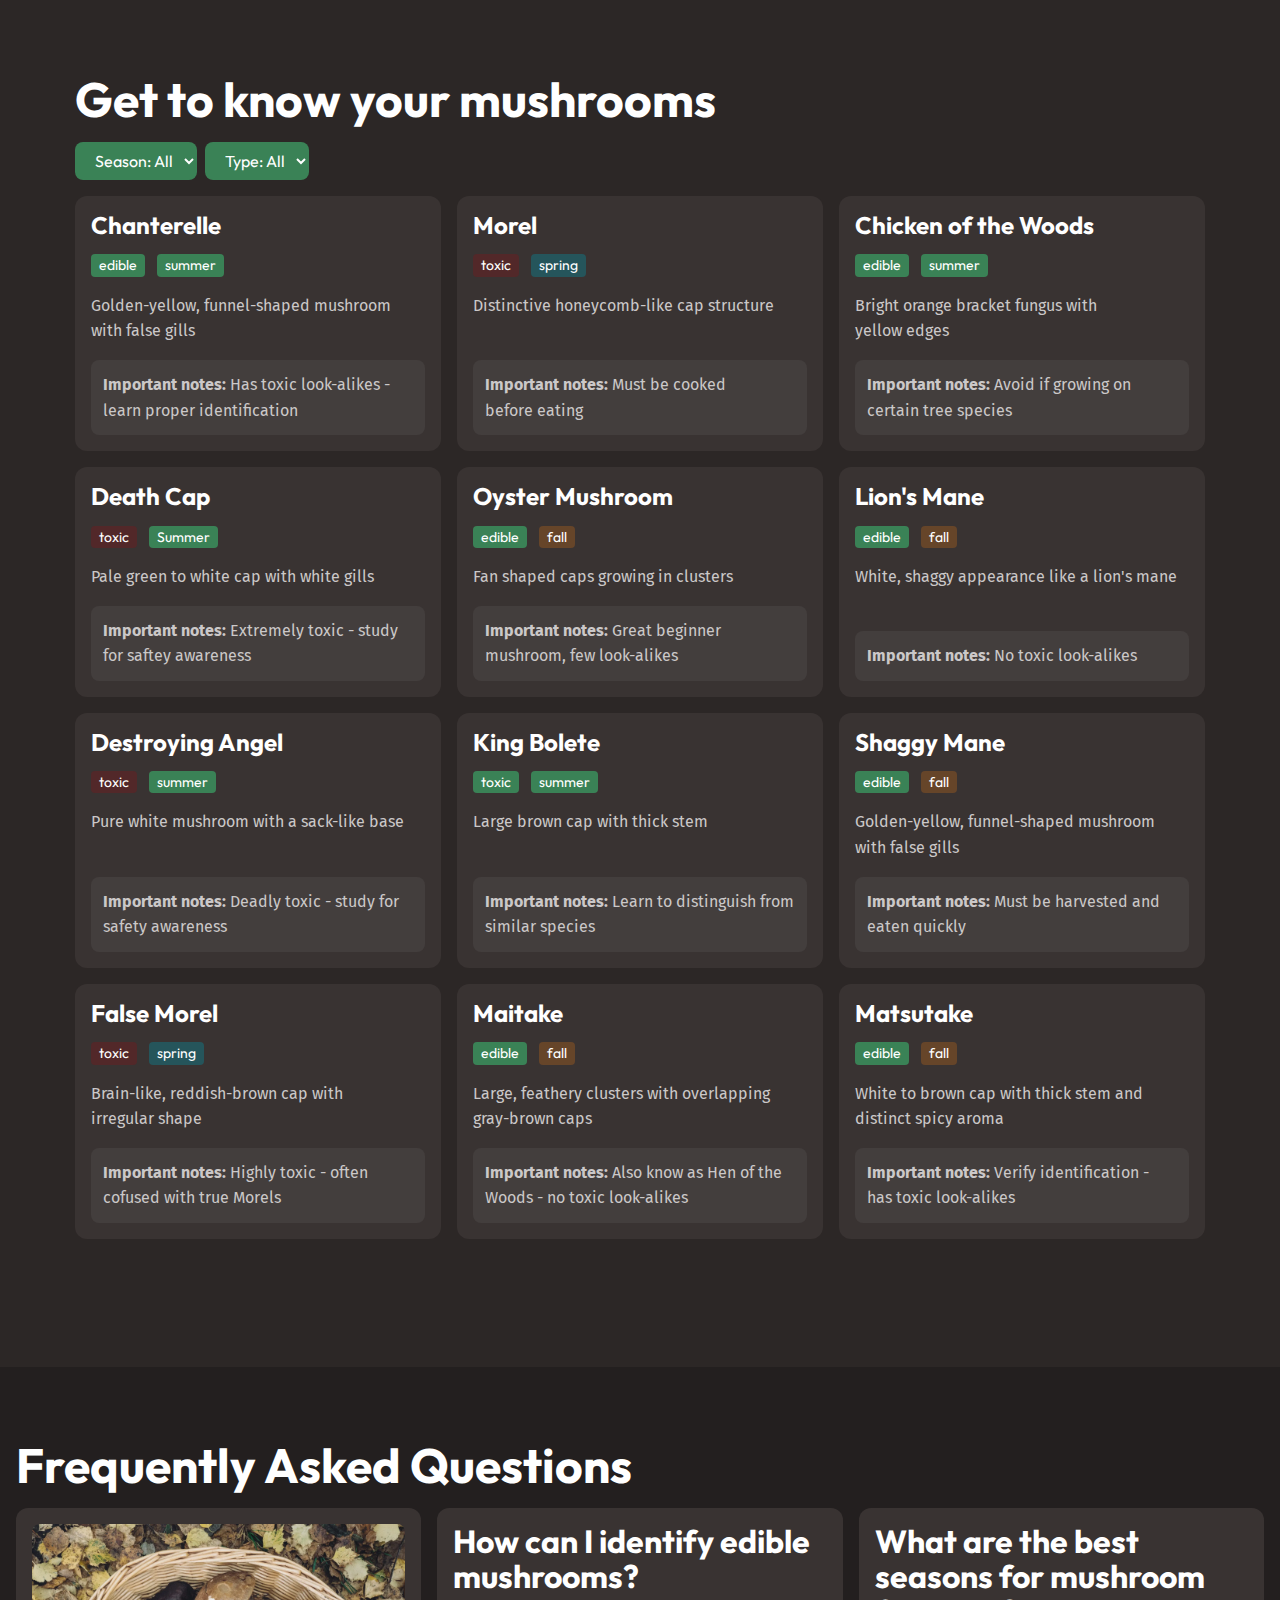
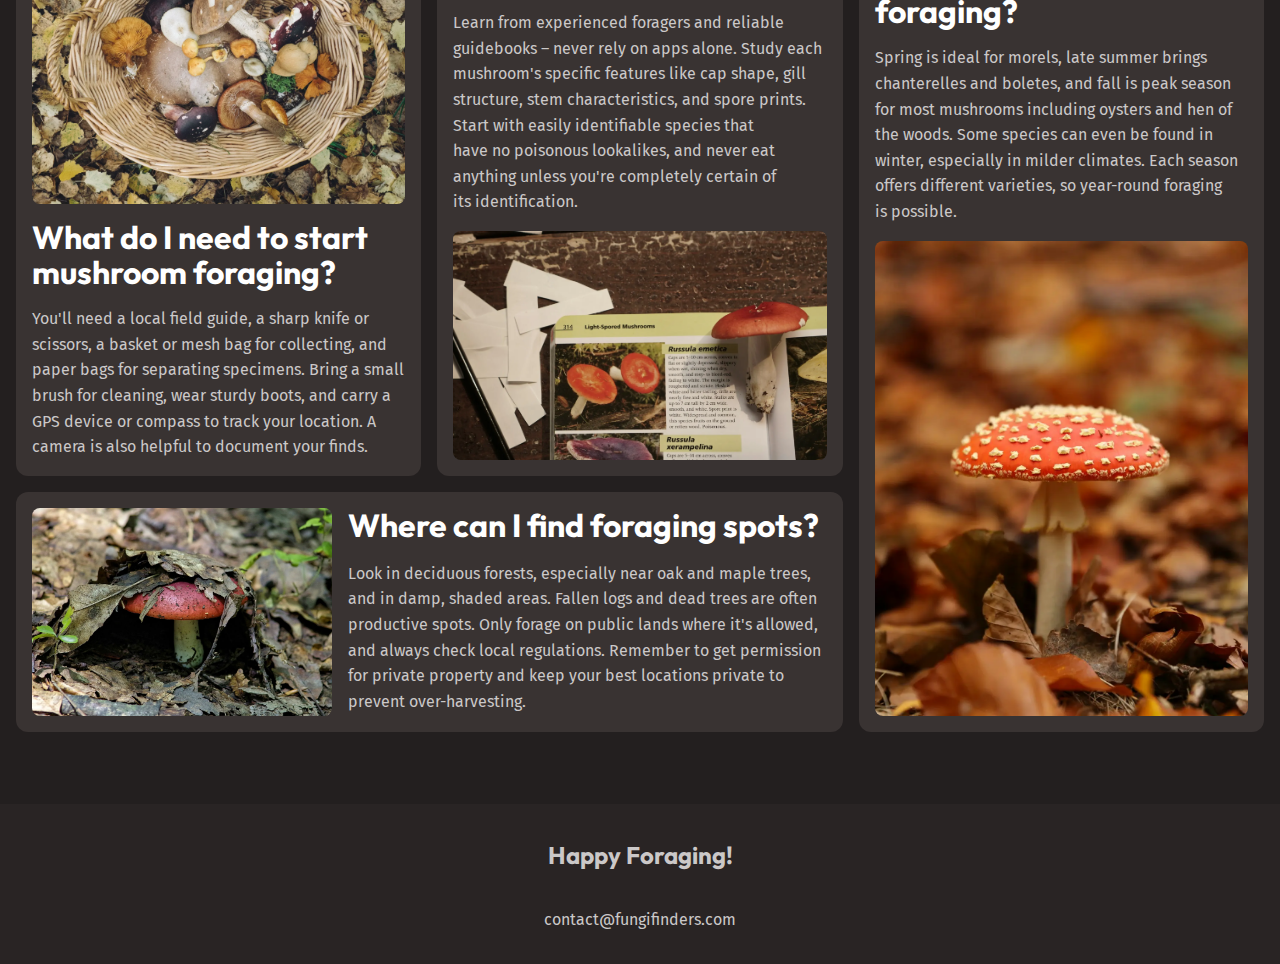
==== commit 613a6ef0: "move js scripts" ====
--- a/mushroom-guide.html
+++ b/mushroom-guide.html
@@ -11,7 +11,8 @@
       href="https://fonts.googleapis.com/css2?family=Fira+Sans:wght@400;700&family=Outfit:wght@100..900&display=swap"
       rel="stylesheet"
     />
-    <script src="script.js" defer></script>
+    <!-- <script src="script.js" defer></script>
+    <script src="mushroom-filter.js" defer></script> -->
   </head>
   <body>
     <header class="site-header">
@@ -55,18 +56,16 @@
         <div class="wrapper" data-width="narrow">
           <div class="flow">
             <p>
-              Mushroom foraging is the art and science of identifying and
-              collecting wild mushrooms.
+              Discover a wide array of mushrooms from around the world, each
+              with its own unique flavor profile and culinary uses.
             </p>
             <p>
-              It's a practice that combines outdoor exploration botanical
-              knowledge, and culinary adventure. Foragers venture into forests,
-              fields, and even urban green spaces to discover these hidden
-              treasures.
+              Whether you're looking for earthy porcinis, delicate chanterelles,
+              or meaty shiitakes, our selection has something for every palate.
             </p>
             <p>
-              But beware – this hobby requires careful study and respect for
-              nature, as some mushrooms can be dangerous if misidentified.
+              Explore the diverse shapes, sizes, and colors of these fungi to
+              elevate your dishes to new heights.
             </p>
           </div>
         </div>
@@ -104,7 +103,7 @@
 
       <section class="section mushroom-guide">
         <div class="wrapper flow">
-          <h2 class="section-title">Get to know you mushrooms</h2>
+          <h2 class="section-title">Get to know your mushrooms</h2>
 
           <div class="flex-group">
             <select name="season" id="season">
@@ -486,4 +485,6 @@
       <a href="mailto:contact@fungifinders.com">contact@fungifinders.com</a>
     </footer>
   </body>
+  <script src="script.js"></script>
+  <script src="mushroom-filter.js"></script>
 </html>
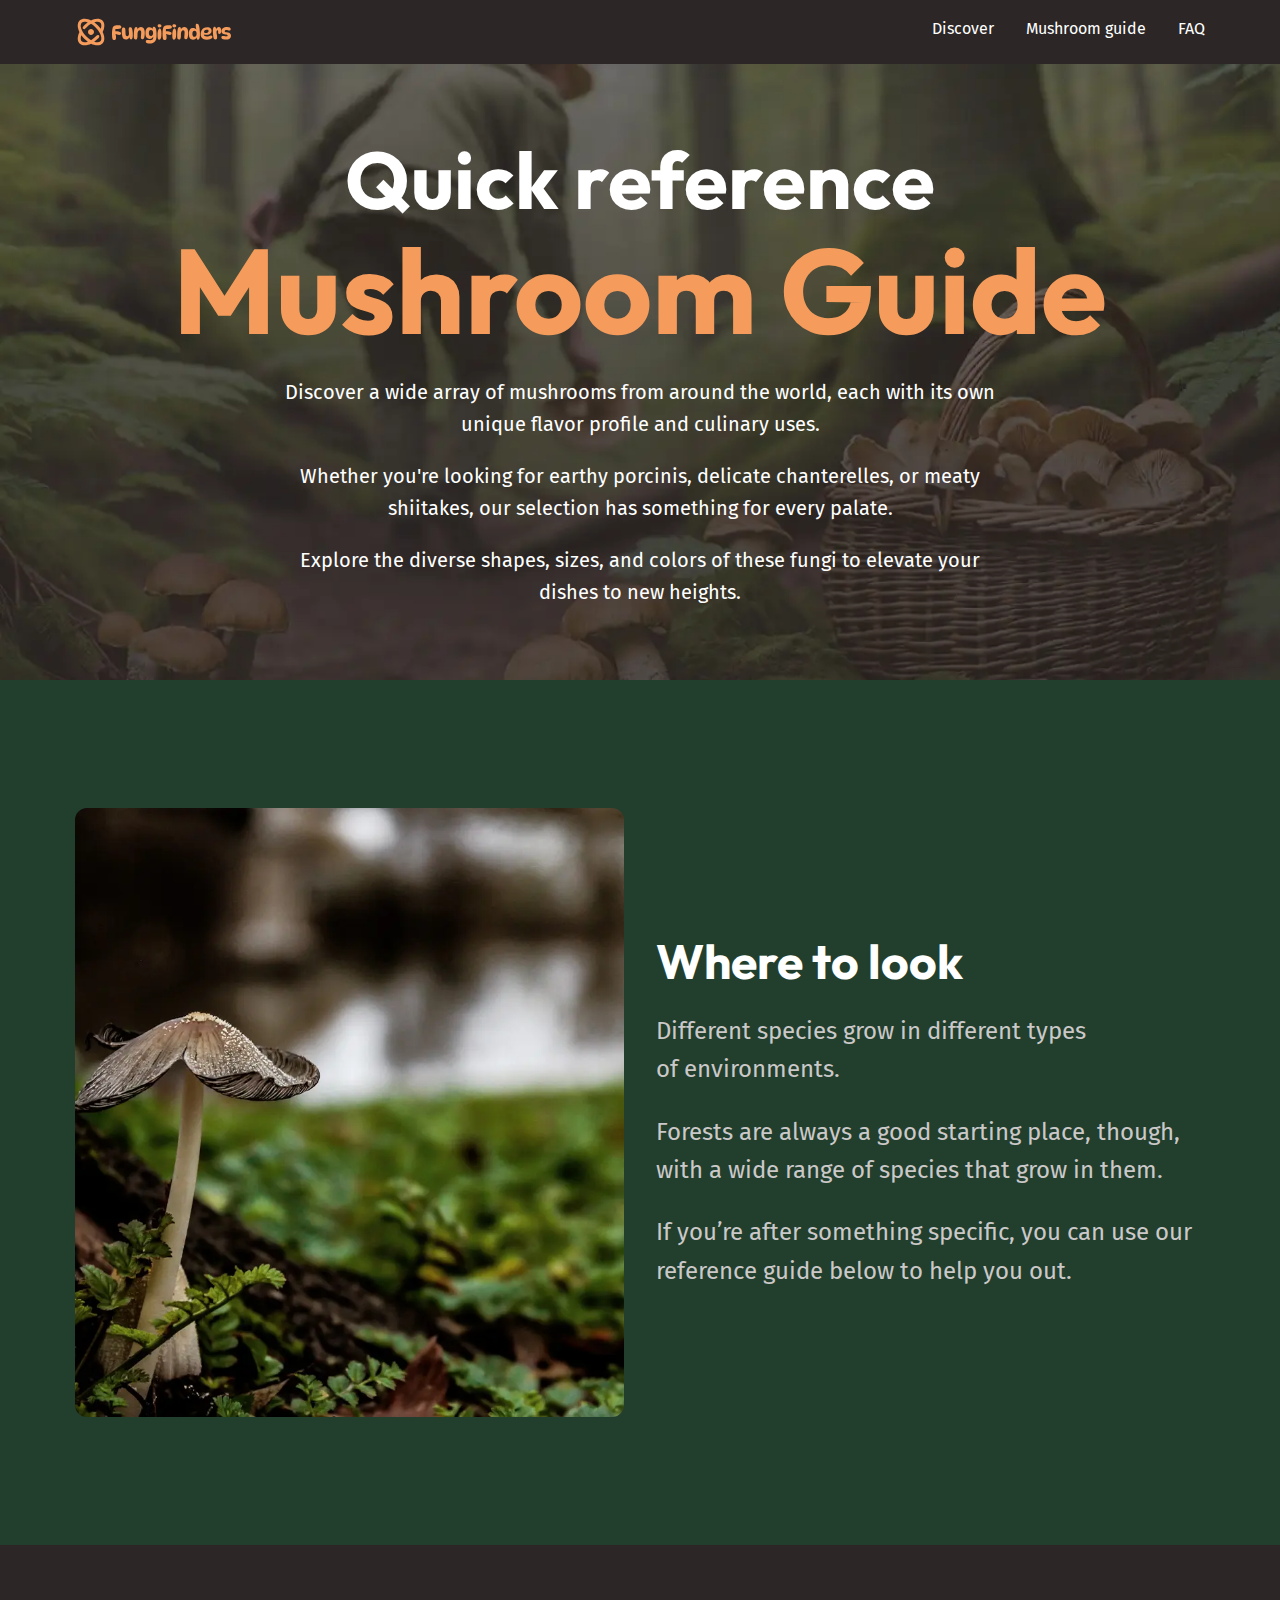
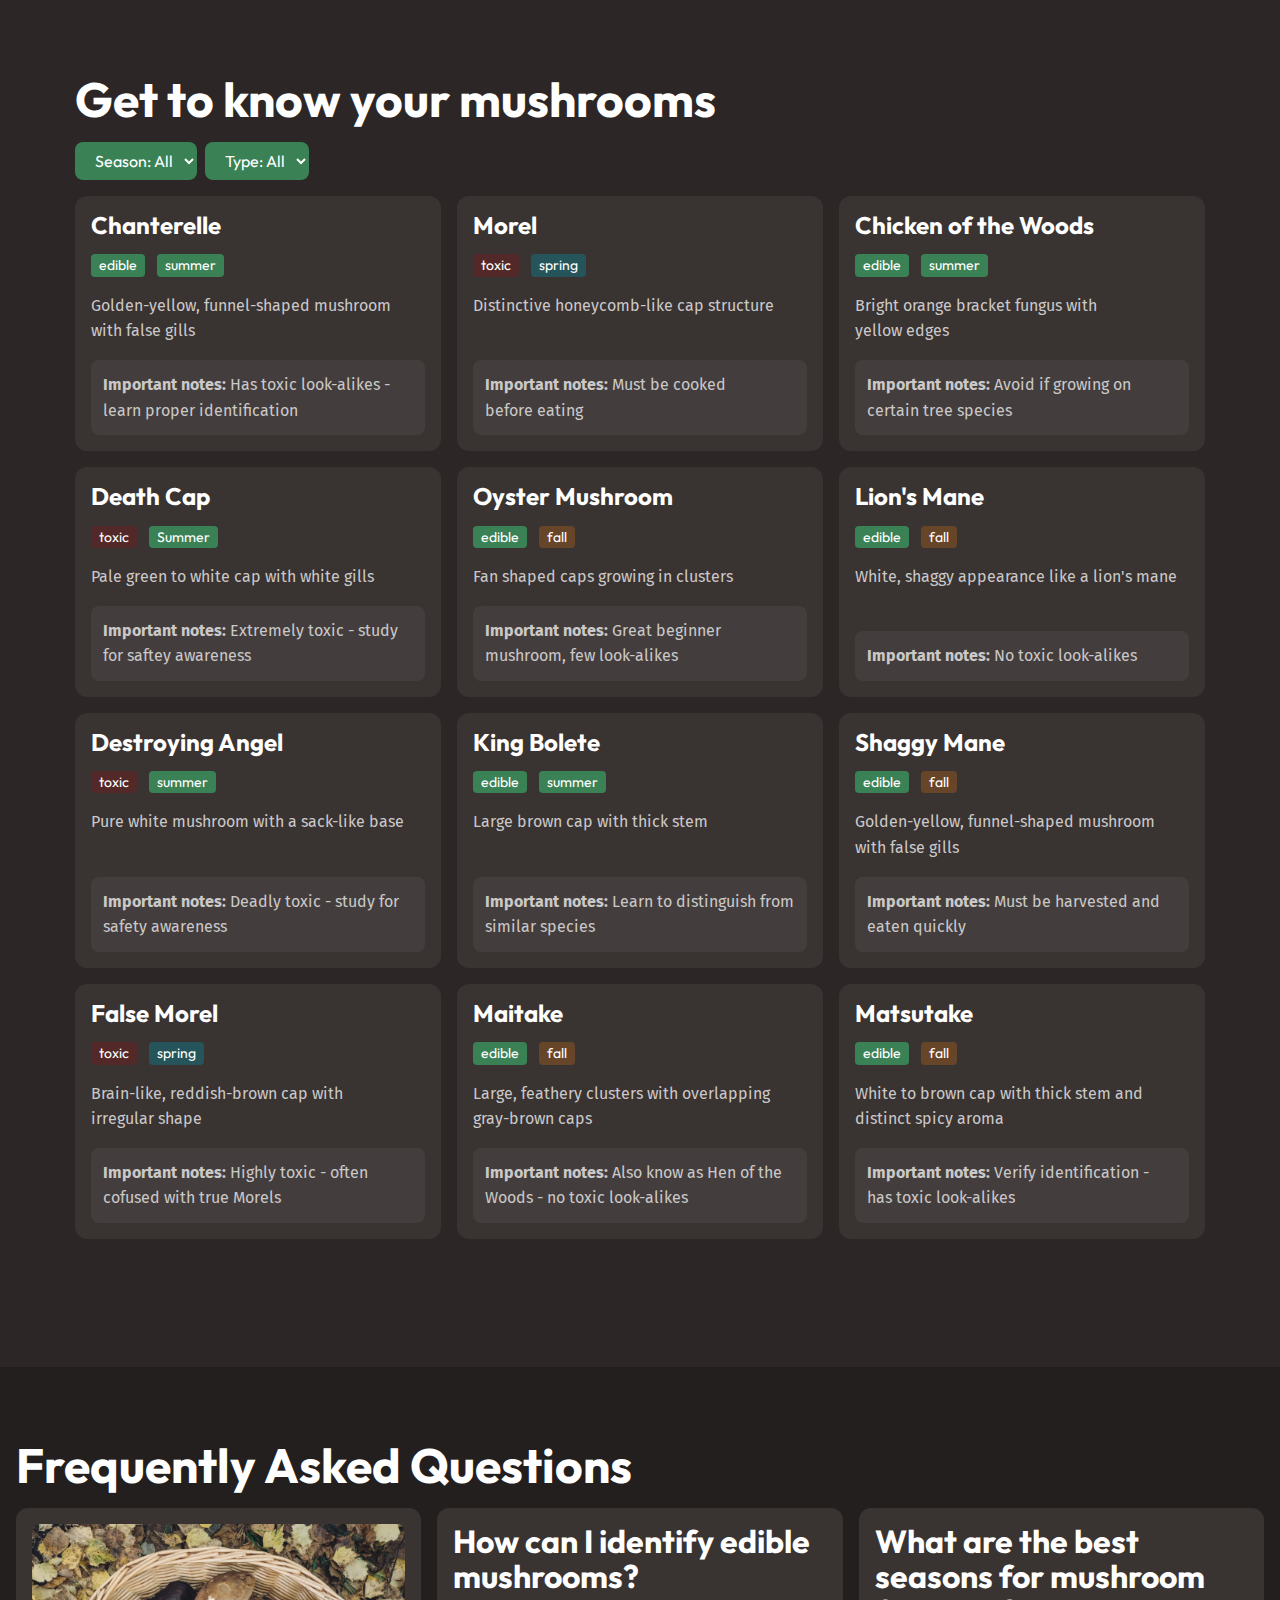
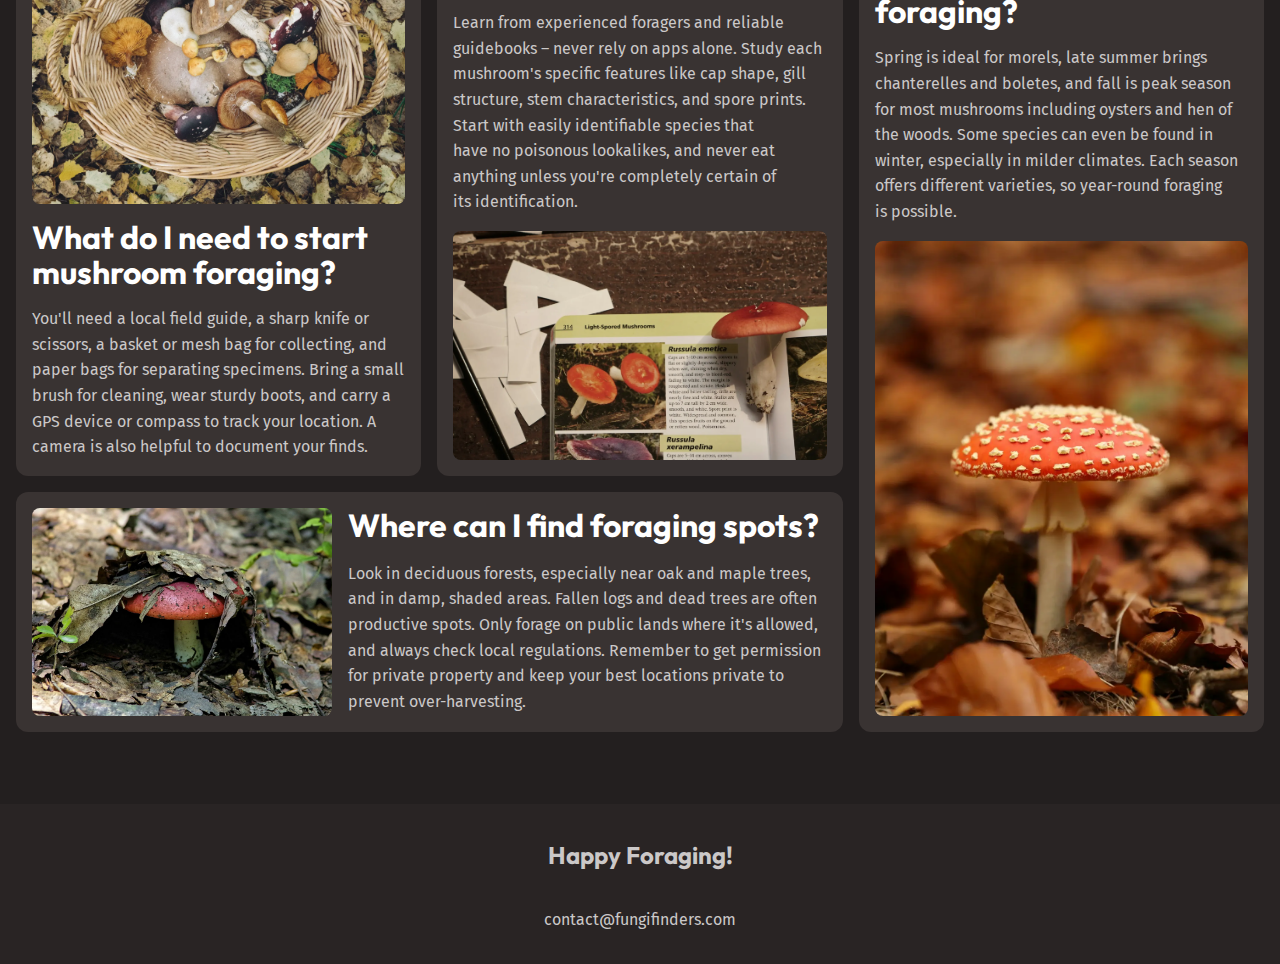
==== commit fe998643: "screenshots for readme" ====
--- a/mushroom-guide.html
+++ b/mushroom-guide.html
@@ -11,8 +11,8 @@
       href="https://fonts.googleapis.com/css2?family=Fira+Sans:wght@400;700&family=Outfit:wght@100..900&display=swap"
       rel="stylesheet"
     />
-    <!-- <script src="script.js" defer></script>
-    <script src="mushroom-filter.js" defer></script> -->
+    <script src="script.js" defer></script>
+    <script src="mushroom-filter.js" defer></script>
   </head>
   <body>
     <header class="site-header">
@@ -106,13 +106,13 @@
           <h2 class="section-title">Get to know your mushrooms</h2>
 
           <div class="flex-group">
-            <select name="season" id="season">
+            <select name="season" id="season" hidden>
               <option value="all">Season: All</option>
               <option value="spring">Spring</option>
               <option value="summer">Summer</option>
               <option value="fall">Fall</option>
             </select>
-            <select name="edible" id="edible">
+            <select name="edible" id="edible" hidden>
               <option value="all">Type: All</option>
               <option value="edible">Edible</option>
               <option value="Toxic">Toxic</option>
@@ -287,7 +287,7 @@
                 aria-label="Mushroom characteristics"
               >
                 <li data-edible="edible">
-                  <span class="visually-hidden"> This mushroom is </span>toxic
+                  <span class="visually-hidden"> This mushroom is </span>edible
                 </li>
                 <li data-season="summer">
                   <span class="visually-hidden"
@@ -485,6 +485,4 @@
       <a href="mailto:contact@fungifinders.com">contact@fungifinders.com</a>
     </footer>
   </body>
-  <script src="script.js"></script>
-  <script src="mushroom-filter.js"></script>
 </html>
--- a/styles.css
+++ b/styles.css
@@ -602,6 +602,9 @@
 }
 
 @layer utilities {
+  [hidden] {
+    display: none;
+  }
   .text-center {
     text-align: center;
   }
